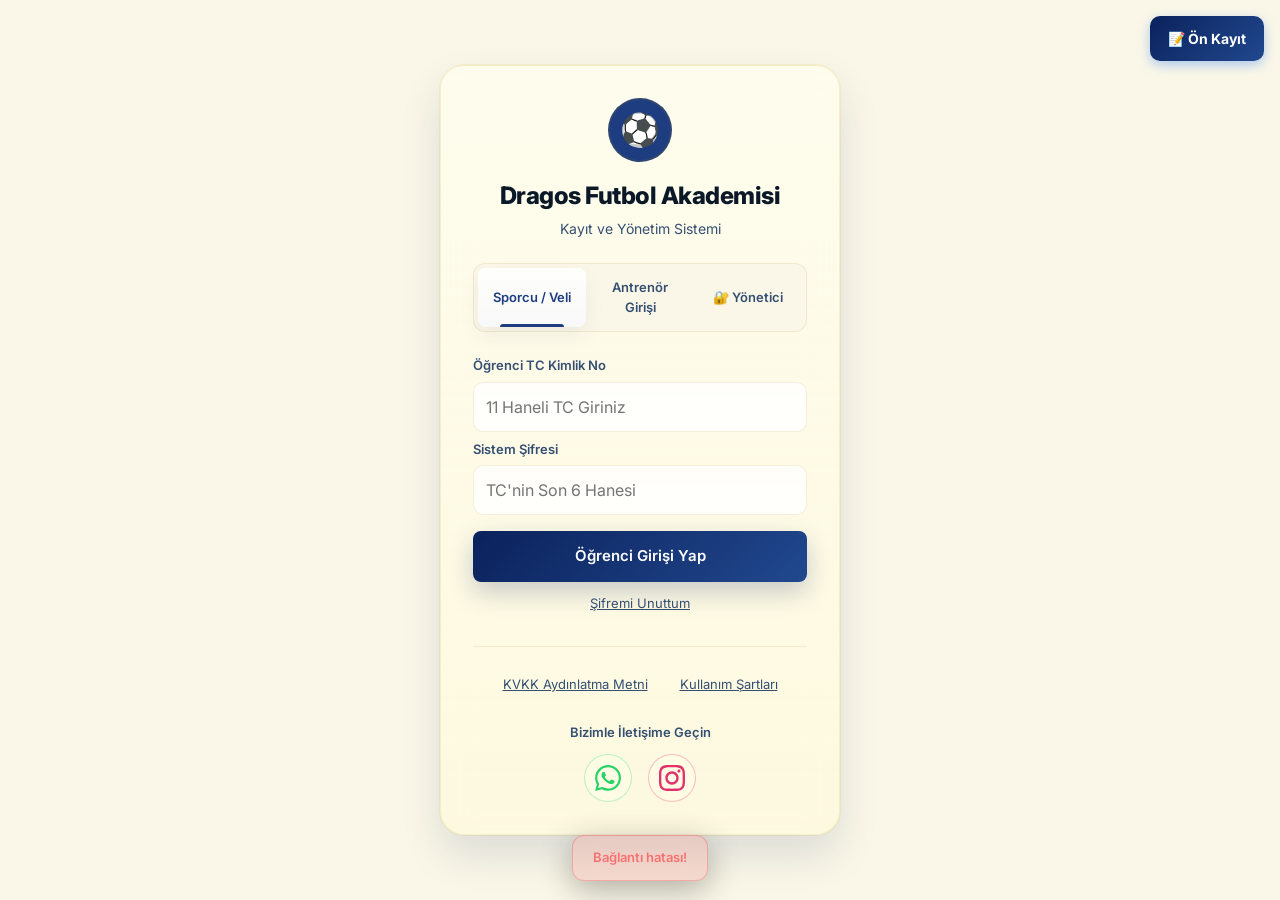
==== index.html @ 9912ff72 "feat: altın/lacivert tema — koyu ve açık mod iyileştirmeleri - Koyu tema: birincil aksanlar (--blue," ====
<!DOCTYPE html>
<html lang="tr">
<head>
<meta charset="UTF-8"/>
<meta name="viewport" content="width=device-width,initial-scale=1,viewport-fit=cover"/>
<meta name="theme-color" content="#080c14"/>
<meta name="apple-mobile-web-app-capable" content="yes"/>
<meta name="mobile-web-app-capable" content="yes"/>
<meta name="apple-mobile-web-app-status-bar-style" content="black-translucent"/>
<meta name="apple-mobile-web-app-title" content="Dragos FK"/>
<meta name="description" content="Dragos Futbol Akademisi - Sporcu kayıt, ödeme takibi ve yoklama yönetim sistemi" />
<meta name="author" content="Dragos Futbol Akademisi"/>
<meta property="og:title" content="Dragos Futbol Akademisi"/>
<meta property="og:description" content="Sporcu kayıt, ödeme takibi ve yoklama yönetim sistemi"/>
<meta property="og:type" content="website"/>
<meta property="og:image" content="/icons/icon-512.png"/>
<meta property="og:locale" content="tr_TR"/>
<meta property="og:url" content="https://sporcu-paneli.vercel.app/"/>
<link rel="canonical" href="https://sporcu-paneli.vercel.app/"/>
<meta name="twitter:card" content="summary"/>
<meta name="twitter:title" content="Dragos Futbol Akademisi"/>
<meta name="twitter:description" content="Sporcu kayıt, ödeme takibi ve yoklama yönetim sistemi"/>
<meta name="twitter:image" content="/icons/icon-512.png"/>
<title>Dragos Futbol Akademisi</title>
<link rel="manifest" href="/manifest.json"/>
<link rel="icon" id="dyn-favicon" href="/icons/icon-192.png" type="image/png"/>
<link rel="apple-touch-icon" id="dyn-apple-icon" href="/icons/icon-192.png"/>
<link rel="preconnect" href="https://fonts.googleapis.com"/>
<link rel="preconnect" href="https://fonts.gstatic.com" crossorigin/>
<link rel="preconnect" href="https://wfarbydojxtufnkjuhtc.supabase.co"/>
<link rel="dns-prefetch" href="https://cdn.jsdelivr.net"/>
<link rel="dns-prefetch" href="https://cdnjs.cloudflare.com"/>
<link rel="stylesheet" href="https://fonts.googleapis.com/css2?family=Inter:wght@400;500;600;700;800&display=swap" crossorigin="anonymous"/>
<link rel="preload" href="/script.js" as="script"/>
<link rel="preload" href="/script-fixes.js" as="script"/>
<link rel="stylesheet" href="/style.css"/>
<script type="application/ld+json">{"@context":"https://schema.org","@type":"SportsOrganization","name":"Dragos Futbol Akademisi","description":"Sporcu kayıt, ödeme takibi ve yoklama yönetim sistemi","sport":"Football","url":"https://dragos-futbol-akademisi.vercel.app"}</script>
<script src="https://cdn.jsdelivr.net/npm/@supabase/supabase-js@2/dist/umd/supabase.min.js" crossorigin="anonymous"></script>
<!-- Chart.js ve FullCalendar lazy-load: sadece kullanılan sayfa açılınca indirilir -->
<script src="/error-handler.js"></script>
<script src="/init.js"></script>
</head>
<body>
<div id="splash-screen" role="status" aria-live="polite" style="position:fixed;inset:0;background:#070e1c;display:flex;flex-direction:column;align-items:center;justify-content:center;z-index:99999;transition:opacity .5s ease">
<div style="width:80px;height:80px;margin-bottom:20px;animation:splash-pulse 1.5s ease-in-out infinite"><img src="/icons/icon.svg" alt="Dragos Futbol Akademisi" width="80" height="80" style="border-radius:20px"/></div>
<div style="font-family:Inter,system-ui,sans-serif;font-weight:800;font-size:20px;color:#e2e8f0;letter-spacing:-.5px">Dragos Futbol Akademisi</div>
<div style="margin-top:20px;width:40px;height:40px;border:3px solid #1e3a60;border-top-color:#f5c400;border-radius:50%;animation:spin 1s linear infinite"></div>
</div>
<style>@keyframes splash-pulse{0%,100%{transform:scale(1)}50%{transform:scale(1.05)}}</style>
<a href="#main" class="skip-nav">Ana içeriğe geç</a>
<div id="loading-overlay" style="display:none" role="status" aria-live="polite"><div class="spinner"></div><div style="font-weight:600;color:var(--text2)" data-i18n="loading">Yükleniyor...</div></div>
<div id="modal" role="dialog" aria-modal="true" aria-labelledby="modal-title"><div class="m-box"><div class="m-head"><div class="m-tit" id="modal-title">Başlık</div><button class="menu-btn" aria-label="Modalı kapat" style="display:block;padding:4px;border:none;min-width:44px;min-height:44px"><svg fill="none" stroke="currentColor" viewBox="0 0 24 24" aria-hidden="true"><path stroke-linecap="round" stroke-linejoin="round" stroke-width="2" d="M6 18L18 6M6 6l12 12"/></svg></button></div><div class="m-body" id="modal-body"></div><div class="m-foot" id="modal-footer"></div></div></div>
<div id="lbox-wrap">
    <button id="on-kayit-btn" aria-label="Ön kayıt formu" style="position:fixed;top:16px;right:16px;z-index:1100;background:var(--grad);color:#fff;border:none;border-radius:10px;padding:12px 18px;font-size:14px;font-weight:700;cursor:pointer;box-shadow:0 4px 12px rgba(59,130,246,.4);min-height:44px;touch-action:manipulation;-webkit-tap-highlight-color:transparent">📝 Ön Kayıt</button>
    <div class="lbox" role="main" aria-label="Giriş formu">
        <div class="llogo">
            <div class="llogo-i" id="login-logo">&#x26BD;</div>
            <h1 id="login-school-name" style="font-size:24px;font-weight:800;letter-spacing:-.5px;text-align:center">Dragos Futbol Akademisi</h1>
            <p style="color:var(--text2);font-size:14px;margin-top:4px">Kayıt ve Yönetim Sistemi</p>
        </div>
        <div class="ltabs" id="login-tabs" role="tablist" aria-label="Giriş seçenekleri">
            <div class="ltab on" data-tab="sporcu" role="tab" aria-selected="true" tabindex="0">Sporcu / Veli</div>
            <div class="ltab" data-tab="coach" role="tab" aria-selected="false" tabindex="-1">Antrenör Girişi</div>
            <div class="ltab" data-tab="admin" role="tab" aria-selected="false" tabindex="-1">🔐 Yönetici</div>
        </div>
        <div id="login-admin" class="dn">
            <div class="al al-y mb3" style="font-size:12px">&#x1F512; Yönetici Giriş Modu Aktif</div>
            <div class="fgr mb2"><label for="le">Yönetici E-posta</label><input id="le" type="email" placeholder="admin@spor.com" inputmode="email" autocomplete="email"/></div>
            <div class="fgr mb3"><label for="lp">Şifre</label><input id="lp" type="password" placeholder="••••••••" autocomplete="current-password"/></div>
            <div id="lerr" class="lerr dn"></div>
            <button class="btn bp w100 mb2" style="padding:14px;font-size:15px">Yönetici Olarak Gir</button>
        </div>
        <div id="login-sporcu">
            <div class="fgr mb2"><label for="ls-tc">Öğrenci TC Kimlik No</label><input id="ls-tc" type="text" inputmode="numeric" pattern="[0-9]*" maxlength="11" placeholder="11 Haneli TC Giriniz" autocomplete="off"/></div>
            <div class="fgr mb3"><label for="ls-pass">Sistem Şifresi</label><input id="ls-pass" type="password" placeholder="TC'nin Son 6 Hanesi" autocomplete="off"/></div>
            <div id="ls-err" class="lerr dn"></div>
            <button class="btn bp w100" style="padding:14px;font-size:15px">Öğrenci Girişi Yap</button>
        </div>
        <div id="login-coach" class="dn">
            <div class="fgr mb2"><label for="lc-tc">Antrenör TC Kimlik No</label><input id="lc-tc" type="text" inputmode="numeric" pattern="[0-9]*" maxlength="11" placeholder="11 Haneli TC Giriniz" autocomplete="off"/></div>
            <div class="fgr mb3"><label for="lc-pass">Sistem Şifresi</label><input id="lc-pass" type="password" placeholder="TC'nin Son 6 Hanesi" autocomplete="off"/></div>
            <div id="lc-err" class="lerr dn"></div>
            <button class="btn bp w100" style="padding:14px;font-size:15px;background:var(--blue2)">Antrenör Girişi Yap</button>
        </div>
        <div style="text-align:center;margin-bottom:8px">
            <button type="button" onclick="typeof showPasswordResetModal==='function'&&showPasswordResetModal()" style="background:none;border:none;color:var(--text2);font-size:13px;cursor:pointer;text-decoration:underline">Şifremi Unuttum</button>
        </div>
        <div class="login-legal">
            <button type="button" class="login-legal-btn" data-legal="kvkk">KVKK Aydınlatma Metni</button>
            <button type="button" class="login-legal-btn" data-legal="kullanim">Kullanım Şartları</button>
        </div>
        <div class="login-contact">
            <div class="login-contact-title">Bizimle İletişime Geçin</div>
            <div class="login-contact-btns">
                <a href="https://wa.me/905495147227" target="_blank" rel="noopener" class="social-btn whatsapp" title="WhatsApp ile yazın">
                    <svg viewBox="0 0 24 24" xmlns="http://www.w3.org/2000/svg"><path d="M17.472 14.382c-.297-.149-1.758-.867-2.03-.967-.273-.099-.471-.148-.67.15-.197.297-.767.966-.94 1.164-.173.199-.347.223-.644.075-.297-.15-1.255-.463-2.39-1.475-.883-.788-1.48-1.761-1.653-2.059-.173-.297-.018-.458.13-.606.134-.133.298-.347.446-.52.149-.174.198-.298.298-.497.099-.198.05-.371-.025-.52-.075-.149-.669-1.612-.916-2.207-.242-.579-.487-.5-.669-.51-.173-.008-.371-.01-.57-.01-.198 0-.52.074-.792.372-.272.297-1.04 1.016-1.04 2.479 0 1.462 1.065 2.875 1.213 3.074.149.198 2.096 3.2 5.077 4.487.709.306 1.262.489 1.694.625.712.227 1.36.195 1.871.118.571-.085 1.758-.719 2.006-1.413.248-.694.248-1.289.173-1.413-.074-.124-.272-.198-.57-.347m-5.421 7.403h-.004a9.87 9.87 0 01-5.031-1.378l-.361-.214-3.741.982.998-3.648-.235-.374a9.86 9.86 0 01-1.51-5.26c.001-5.45 4.436-9.884 9.888-9.884 2.64 0 5.122 1.03 6.988 2.898a9.825 9.825 0 012.893 6.994c-.003 5.45-4.437 9.884-9.885 9.884m8.413-18.297A11.815 11.815 0 0012.05 0C5.495 0 .16 5.335.157 11.892c0 2.096.547 4.142 1.588 5.945L.057 24l6.305-1.654a11.882 11.882 0 005.683 1.448h.005c6.554 0 11.89-5.335 11.893-11.893a11.821 11.821 0 00-3.48-8.413z"/></svg>
                </a>
                <a href="https://www.instagram.com/dragosfutbolakademisi/" target="_blank" rel="noopener" class="social-btn instagram" title="Instagram sayfamız">
                    <svg viewBox="0 0 24 24" xmlns="http://www.w3.org/2000/svg"><path d="M12 2.163c3.204 0 3.584.012 4.85.07 3.252.148 4.771 1.691 4.919 4.919.058 1.265.069 1.645.069 4.849 0 3.205-.012 3.584-.069 4.849-.149 3.225-1.664 4.771-4.919 4.919-1.266.058-1.644.07-4.85.07-3.204 0-3.584-.012-4.849-.07-3.26-.149-4.771-1.699-4.919-4.92-.058-1.265-.07-1.644-.07-4.849 0-3.204.013-3.583.07-4.849.149-3.227 1.664-4.771 4.919-4.919 1.266-.057 1.645-.069 4.849-.069zm0-2.163c-3.259 0-3.667.014-4.947.072-4.358.2-6.78 2.618-6.98 6.98-.059 1.281-.073 1.689-.073 4.948 0 3.259.014 3.668.072 4.948.2 4.358 2.618 6.78 6.98 6.98 1.281.058 1.689.072 4.948.072 3.259 0 3.668-.014 4.948-.072 4.354-.2 6.782-2.618 6.979-6.98.059-1.28.073-1.689.073-4.948 0-3.259-.014-3.667-.072-4.947-.196-4.354-2.617-6.78-6.979-6.98-1.281-.059-1.69-.073-4.949-.073zm0 5.838c-3.403 0-6.162 2.759-6.162 6.162s2.759 6.163 6.162 6.163 6.162-2.759 6.162-6.163c0-3.403-2.759-6.162-6.162-6.162zm0 10.162c-2.209 0-4-1.79-4-4 0-2.209 1.791-4 4-4s4 1.791 4 4c0 2.21-1.791 4-4 4zm6.406-11.845c-.796 0-1.441.645-1.441 1.44s.645 1.44 1.441 1.44c.795 0 1.439-.645 1.439-1.44s-.644-1.44-1.439-1.44z"/></svg>
                </a>
            </div>
        </div>
    </div>
</div>
<div id="sporcu-portal" role="main"><div class="sp-head"><div class="flex fca gap3"><div class="ava" style="width:40px;height:40px" id="sp-avatar" aria-hidden="true"></div><div><div class="tw6" id="sp-name">İsim Soyisim</div><div class="ts tm" id="sp-orgname">Dragos Futbol Akademisi</div></div></div><div class="flex fca gap2"><div class="notif-wrapper"><button id="sp-notif-btn" class="ht-btn" aria-label="Bildirimler" style="font-size:16px;position:relative">&#x1F514;<span id="sp-notif-badge" class="notif-badge dn" aria-live="polite">0</span></button><div id="sp-notif-panel" class="notif-panel dn"></div></div><button id="sp-theme-btn" class="ht-btn" aria-label="Tema değiştir" style="font-size:16px">&#x1F319;</button><button class="btn bs btn-sm" data-i18n="btnLogout">Çıkış Yap</button></div></div><div class="sp-nav" role="tablist" aria-label="Sporcu portalı sekmeleri"><div class="sp-tab on" data-tab="profil" role="tab" aria-selected="true">&#x1F464; Profil</div><div class="sp-tab" data-tab="yoklama" role="tab" aria-selected="false">&#x2705; Yoklama</div><div class="sp-tab" data-tab="odemeler" role="tab" aria-selected="false">&#x1F4B3; Ödemeler</div><div class="sp-tab" data-tab="mesajlar" role="tab" aria-selected="false" style="position:relative">&#x1F4E9; Mesajlar<span id="sp-msg-badge" class="notif-badge dn" style="position:absolute;top:8px;right:-6px" aria-live="polite">0</span></div></div><div id="sp-content" role="tabpanel"></div></div>
<div id="wrap" class="dn"><div id="overlay" aria-hidden="true" role="presentation"></div><div id="side" role="complementary"><div class="slogo" id="side-logo-area"><div class="slogo-icon" id="side-logo-icon" aria-hidden="true">&#x26BD;</div><img id="side-logo-img" style="display:none;width:38px;height:38px;border-radius:50%;object-fit:cover;border:2px solid var(--border2)" src="" alt="Kurum logosu"/><div style="flex:1;min-width:0"><div style="font-weight:700;font-size:13px;white-space:nowrap;overflow:hidden;text-overflow:ellipsis" id="sn">Dragos Akademisi</div><div style="font-size:11px;color:var(--text3)" id="sn2">Yönetim Paneli</div></div></div><nav class="snav" role="navigation" aria-label="Ana menü"><button class="ni on" id="ni-dashboard"><svg fill="none" stroke="currentColor" viewBox="0 0 24 24"><path stroke-linecap="round" stroke-linejoin="round" stroke-width="2" d="M3 12l2-2m0 0l7-7 7 7M5 10v10a1 1 0 001 1h3m10-11l2 2m-2-2v10a1 1 0 01-1 1h-3m-6 0a1 1 0 001-1v-4a1 1 0 011-1h2a1 1 0 011 1v4a1 1 0 001 1m-6 0h6"/></svg><span>Ana Sayfa</span></button><button class="ni" id="ni-calendar"><svg fill="none" stroke="currentColor" viewBox="0 0 24 24"><path stroke-linecap="round" stroke-linejoin="round" stroke-width="2" d="M8 7V3m8 4V3m-9 8h10M5 21h14a2 2 0 002-2V7a2 2 0 00-2-2H5a2 2 0 00-2 2v12a2 2 0 002 2z"/></svg><span>Takvim</span></button><div class="acc-group" id="accg-academy"><button class="acc-header" aria-expanded="false"><span class="acc-title">Akademi</span><svg class="acc-arrow" fill="none" stroke="currentColor" viewBox="0 0 24 24"><path stroke-linecap="round" stroke-linejoin="round" stroke-width="2" d="M19 9l-7 7-7-7"/></svg></button><div class="acc-body collapsed" id="accb-academy"><button class="ni" id="ni-onkayit"><svg fill="none" stroke="currentColor" viewBox="0 0 24 24"><path stroke-linecap="round" stroke-linejoin="round" stroke-width="2" d="M9 12h6m-6 4h6m2 5H7a2 2 0 01-2-2V5a2 2 0 012-2h5.586a1 1 0 01.707.293l5.414 5.414a1 1 0 01.293.707V19a2 2 0 01-2 2z"/></svg><span>Ön Kayıt</span><span id="onkayit-badge" class="dn" style="background:var(--yellow);color:#000;border-radius:10px;padding:1px 7px;font-size:10px;font-weight:800;margin-left:auto">0</span></button><button class="ni" id="ni-athletes"><svg fill="none" stroke="currentColor" viewBox="0 0 24 24"><path stroke-linecap="round" stroke-linejoin="round" stroke-width="2" d="M17 20h5v-2a3 3 0 00-5.356-1.857M17 20H7m10 0v-2c0-.656-.126-1.283-.356-1.857M7 20H2v-2a3 3 0 015.356-1.857M7 20v-2c0-.656.126-1.283.356-1.857m0 0a5.002 5.002 0 019.288 0M15 7a3 3 0 11-6 0 3 3 0 016 0z"/></svg><span>Sporcular</span></button><button class="ni" id="ni-coaches"><svg fill="none" stroke="currentColor" viewBox="0 0 24 24"><path stroke-linecap="round" stroke-linejoin="round" stroke-width="2" d="M16 7a4 4 0 11-8 0 4 4 0 018 0zM12 14a7 7 0 00-7 7h14a7 7 0 00-7-7z"/></svg><span>Antrenörler</span></button><button class="ni" id="ni-sports"><svg fill="none" stroke="currentColor" viewBox="0 0 24 24"><circle cx="12" cy="12" r="10" stroke-width="2"/></svg><span>Branşlar</span></button><button class="ni" id="ni-classes"><svg fill="none" stroke="currentColor" viewBox="0 0 24 24"><path stroke-linecap="round" stroke-linejoin="round" stroke-width="2" d="M12 6.253v13m0-13C10.832 5.477 9.246 5 7.5 5S4.168 5.477 3 6.253v13C4.168 18.477 5.754 18 7.5 18s3.332.477 4.5 1.253m0-13C13.168 5.477 14.754 5 16.5 5c1.747 0 3.332.477 4.5 1.253v13C19.832 18.477 18.247 18 16.5 18c-1.746 0-3.332.477-4.5 1.253"/></svg><span>Sınıflar</span></button><button class="ni" id="ni-attendance"><svg fill="none" stroke="currentColor" viewBox="0 0 24 24"><path stroke-linecap="round" stroke-linejoin="round" stroke-width="2" d="M9 5H7a2 2 0 00-2 2v12a2 2 0 002 2h10a2 2 0 002-2V7a2 2 0 00-2-2h-2M9 5a2 2 0 002 2h2a2 2 0 002-2M9 5a2 2 0 012-2h2a2 2 0 012 2m-6 9l2 2 4-4"/></svg><span>Devam</span></button></div></div><div class="acc-group" id="accg-finance"><button class="acc-header" aria-expanded="false" id="sec-finance"><span class="acc-title">Muhasebe</span><svg class="acc-arrow" fill="none" stroke="currentColor" viewBox="0 0 24 24"><path stroke-linecap="round" stroke-linejoin="round" stroke-width="2" d="M19 9l-7 7-7-7"/></svg></button><div class="acc-body collapsed" id="accb-finance"><button class="ni" id="ni-payments"><svg fill="none" stroke="currentColor" viewBox="0 0 24 24"><path stroke-linecap="round" stroke-linejoin="round" stroke-width="2" d="M12 8c-1.657 0-3 .895-3 2s1.343 2 3 2 3 .895 3 2-1.343 2-3 2m0-8c1.11 0 2.08.402 2.599 1M12 8V7m0 1v8m0 0v1m0-1c-1.11 0-2.08-.402-2.599-1M21 12a9 9 0 11-18 0 9 9 0 0118 0z"/></svg><span>Ödemeler</span></button><button class="ni" id="ni-accounting"><svg fill="none" stroke="currentColor" viewBox="0 0 24 24"><path stroke-linecap="round" stroke-linejoin="round" stroke-width="2" d="M9 19v-6a2 2 0 00-2-2H5a2 2 0 00-2 2v6a2 2 0 002 2h2a2 2 0 002-2zm0 0V9a2 2 0 012-2h2a2 2 0 012 2v10m-6 0a2 2 0 002 2h2a2 2 0 002-2m0 0V5a2 2 0 012-2h2a2 2 0 012 2v14a2 2 0 01-2 2h-2a2 2 0 01-2-2z"/></svg><span>Finans / Rapor</span></button><button class="ni" id="ni-inventory"><svg fill="none" stroke="currentColor" viewBox="0 0 24 24"><path stroke-linecap="round" stroke-linejoin="round" stroke-width="2" d="M20 7l-8-4-8 4m16 0l-8 4m8-4v10l-8 4m0-10L4 7m8 4v10M4 7v10l8 4"/></svg><span>Envanter</span></button></div></div><button class="ni" id="ni-notifications"><svg fill="none" stroke="currentColor" viewBox="0 0 24 24"><path stroke-linecap="round" stroke-linejoin="round" stroke-width="2" d="M8 10h.01M12 10h.01M16 10h.01M9 16H5a2 2 0 01-2-2V6a2 2 0 012-2h14a2 2 0 012 2v8a2 2 0 01-2 2h-5l-5 5v-5z"/></svg><span>Bildirimler</span></button><button class="ni" id="ni-sms" style="display:none"><svg fill="none" stroke="currentColor" viewBox="0 0 24 24"><path stroke-linecap="round" stroke-linejoin="round" stroke-width="2" d="M8 10h.01M12 10h.01M16 10h.01M9 16H5a2 2 0 01-2-2V6a2 2 0 012-2h14a2 2 0 012 2v8a2 2 0 01-2 2h-5l-5 5v-5z"/></svg><span>SMS/WhatsApp</span></button><button class="ni" id="ni-settings"><svg fill="none" stroke="currentColor" viewBox="0 0 24 24"><path stroke-linecap="round" stroke-linejoin="round" stroke-width="2" d="M10.325 4.317c.426-1.756 2.924-1.756 3.35 0a1.724 1.724 0 002.573 1.066c1.543-.94 3.31.826 2.37 2.37a1.724 1.724 0 001.065 2.572c1.756.426 1.756 2.924 0 3.35a1.724 1.724 0 00-1.066 2.573c.94 1.543-.826 3.31-2.37 2.37a1.724 1.724 0 00-2.572 1.065c-.426 1.756-2.924 1.756-3.35 0a1.724 1.724 0 00-2.573-1.066c-1.543.94-3.31-.826-2.37-2.37a1.724 1.724 0 00-1.065-2.572c-1.756-.426-1.756-2.924 0-3.35a1.724 1.724 0 001.066-2.573c-.94-1.543.826-3.31 2.37-2.37.996.608 2.296.07 2.572-1.065z"/><circle cx="12" cy="12" r="3"/></svg><span>Ayarlar</span></button><div style="margin:8px;padding:12px;background:var(--bg3);border-radius:12px;border:1px solid var(--border)"><div class="flex fca gap2 mb2"><div class="ava" style="width:32px;height:32px;font-size:12px;flex-shrink:0" id="sava">A</div><div style="flex:1;min-width:0"><div class="tw6 tsm trunc" id="suname">Admin</div><div class="ts" style="color:var(--text3)">Yönetici</div></div></div><button class="btn bs btn-sm w100">Çıkış Yap</button></div></nav></div><div id="main-wrap"><header id="head" role="banner"><div class="flex fca gap3"><button class="menu-btn" aria-label="Menüyü aç"><svg fill="none" stroke="currentColor" viewBox="0 0 24 24" aria-hidden="true"><path stroke-linecap="round" stroke-linejoin="round" stroke-width="2" d="M4 6h16M4 12h16M4 18h16"/></svg></button><div class="tw6" id="bar-title">Ana Sayfa</div></div><div class="flex fca gap3"><div class="head-toggles"><div class="notif-wrapper"><button id="notif-btn" class="ht-btn" aria-label="Bildirimler" style="font-size:16px;position:relative">&#x1F514;<span id="notif-badge" class="notif-badge dn" aria-live="polite">0</span></button><div id="notif-panel" class="notif-panel dn"></div></div><button id="theme-btn" class="ht-btn" aria-label="Tema değiştir" style="font-size:16px">&#x1F31E;</button></div><div class="ava" style="width:36px;height:36px;font-size:14px" id="bar-ava" aria-hidden="true">A</div></div></header><main id="main" role="main"></main><nav class="bnav" role="navigation" aria-label="Alt menü"><button class="bni-btn on" id="bn-dashboard"><svg fill="none" stroke="currentColor" viewBox="0 0 24 24"><path stroke-linecap="round" stroke-linejoin="round" stroke-width="2" d="M3 12l2-2m0 0l7-7 7 7M5 10v10a1 1 0 001 1h3m10-11l2 2m-2-2v10a1 1 0 01-1 1h-3m-6 0a1 1 0 001-1v-4a1 1 0 011-1h2a1 1 0 011 1v4a1 1 0 001 1m-6 0h6"/></svg><span data-i18n="menuDash">Ana Sayfa</span></button><button class="bni-btn" id="bn-athletes"><svg fill="none" stroke="currentColor" viewBox="0 0 24 24"><path stroke-linecap="round" stroke-linejoin="round" stroke-width="2" d="M17 20h5v-2a3 3 0 00-5.356-1.857M17 20H7m10 0v-2c0-.656-.126-1.283-.356-1.857M7 20H2v-2a3 3 0 015.356-1.857M7 20v-2c0-.656.126-1.283.356-1.857m0 0a5.002 5.002 0 019.288 0M15 7a3 3 0 11-6 0 3 3 0 016 0z"/></svg><span data-i18n="menuAth">Sporcular</span></button><button class="bni-btn" id="bn-attendance"><svg fill="none" stroke="currentColor" viewBox="0 0 24 24"><path stroke-linecap="round" stroke-linejoin="round" stroke-width="2" d="M9 5H7a2 2 0 00-2 2v12a2 2 0 002 2h10a2 2 0 002-2V7a2 2 0 00-2-2h-2M9 5a2 2 0 002 2h2a2 2 0 002-2M9 5a2 2 0 012-2h2a2 2 0 012 2m-6 9l2 2 4-4"/></svg><span data-i18n="menuAtt">Devam</span></button></nav></div></div>
<script src="script.js"></script>
<script src="script-fixes.js"></script>
<script src="ui-improvements.js"></script>
<script src="Security.js"></script>
<script src="event-handlers.js"></script>
<script src="pwa-register.js"></script>
<script src="new-features.js"></script>
</body>
</html>
---- style.css ----
:root{--bg:#080c14;--bg2:#0f1623;--bg3:#151e2d;--bg4:#1a2540;--border:#1e3352;--border2:#2a4a7f;--text:#e2e8f0;--text2:#94a3b8;--text3:#475569;--blue:#3b82f6;--blue2:#60a5fa;--blue3:#1d4ed8;--green:#22c55e;--red:#ef4444;--yellow:#eab308;--orange:#f97316;--grad:linear-gradient(135deg,var(--blue),var(--blue2));--grad-hover:linear-gradient(135deg,var(--blue2),#93c5fd);--purple:#a855f7}
html[data-theme="light"]{--bg:#f1f5f9;--bg2:#ffffff;--bg3:#f8fafc;--bg4:#e2e8f0;--border:#cbd5e1;--border2:#94a3b8;--text:#0f172a;--text2:#475569;--text3:#64748b;--blue:#0B225C;--blue2:#1e3a8a;--blue3:#1e40af;--green:#16a34a;--red:#dc2626;--yellow:#d97706;--orange:#ea580c;--grad:linear-gradient(135deg,#0B225C,#1e3a8a);--grad-hover:linear-gradient(135deg,#1e3a8a,#0B225C);--purple:#9333ea}
html[data-theme="light"] .ni.on{color:#fff}html[data-theme="light"] .bp{color:#fff}html[data-theme="light"] .ava{color:#fff}
*{box-sizing:border-box;margin:0;padding:0;font-family:'Inter',-apple-system,BlinkMacSystemFont,"Segoe UI",Roboto,Helvetica,Arial,sans-serif;-webkit-tap-highlight-color:transparent}body{background:var(--bg);color:var(--text);font-size:15px;line-height:1.5;overflow-x:hidden;transition:background .3s,color .3s}a{color:inherit;text-decoration:none}button{background:none;border:none;color:inherit;cursor:pointer;font:inherit;outline:none}input,select,textarea{font:inherit;color:inherit;background:var(--bg2);border:1px solid var(--border);border-radius:8px;padding:12px;width:100%;outline:none;transition:border-color .2s,background .3s,color .3s;accent-color:var(--blue)}input:focus,select:focus,textarea:focus{border-color:var(--blue)}.dn{display:none!important}.flex{display:flex}.fca{align-items:center}.fjb{justify-content:space-between}.fjc{justify-content:center}.fc{flex-direction:column}.gap1{gap:4px}.gap2{gap:8px}.gap3{gap:12px}.gap4{gap:16px}.fwrap{flex-wrap:wrap}.tw6{font-weight:600}.tw8{font-weight:800}.tsm{font-size:14px}.ts{font-size:13px}.tm{color:var(--text2)}.tc{text-align:center}.trunc{white-space:nowrap;overflow:hidden;text-overflow:ellipsis}.w100{width:100%}.h100{height:100%}.pr{position:relative}.mb1{margin-bottom:4px}.mb2{margin-bottom:8px}.mb3{margin-bottom:16px}.mb4{margin-bottom:24px}.mt1{margin-top:4px}.mt2{margin-top:8px}.mt3{margin-top:16px}.mt4{margin-top:24px}.pt2{padding-top:8px}.p3{padding:16px}.p4{padding:24px}
.skip-nav{position:absolute;top:-40px;left:0;background:var(--blue);color:#fff;padding:8px 16px;z-index:100000;border-radius:0 0 8px 0;font-weight:600;transition:top .2s}.skip-nav:focus{top:0}
@media(prefers-color-scheme:light){html:not([data-theme]){--bg:#f1f5f9;--bg2:#ffffff;--bg3:#f8fafc;--bg4:#e2e8f0;--border:#cbd5e1;--border2:#94a3b8;--text:#0f172a;--text2:#475569;--text3:#64748b;--blue:#0B225C;--blue2:#1e3a8a;--blue3:#1e40af;--green:#16a34a;--red:#dc2626;--yellow:#d97706;--orange:#ea580c;--grad:linear-gradient(135deg,#0B225C,#1e3a8a);--grad-hover:linear-gradient(135deg,#1e3a8a,#0B225C);--purple:#9333ea}}
#wrap{display:flex;height:100vh;width:100vw}#side{width:260px;background:var(--bg2);border-right:1px solid var(--border);display:flex;flex-direction:column;transition:transform .3s,background .3s;z-index:100}.slogo{padding:20px;display:flex;align-items:center;gap:12px;border-bottom:1px solid var(--border)}.slogo-icon{width:34px;height:34px;background:var(--grad);border-radius:50%;display:flex;align-items:center;justify-content:center;font-size:18px;color:#fff;font-weight:800;overflow:hidden}html[data-theme="light"] .slogo-icon{color:#FFED00}.snav{padding:16px 8px;flex:1;overflow-y:auto}.nsec{font-size:11px;font-weight:700;color:var(--text3);text-transform:uppercase;letter-spacing:.5px;margin:16px 8px 8px}.ni{display:flex;align-items:center;gap:12px;padding:10px 12px;border-radius:8px;color:var(--text2);font-weight:500;margin-bottom:2px;transition:all .2s;position:relative;min-height:44px}.ni svg{width:20px;height:20px;opacity:.7}.ni:hover{background:var(--bg3);color:var(--text)}.ni.on{background:var(--grad);color:#fff}.ni.on svg{opacity:1}
#main-wrap{flex:1;display:flex;flex-direction:column;min-width:0;background:var(--bg);transition:background .3s}#head{height:60px;background:var(--bg)/80;backdrop-filter:blur(10px);border-bottom:1px solid var(--border);display:flex;align-items:center;justify-content:space-between;padding:0 20px;z-index:50;transition:background .3s}.menu-btn{display:none;padding:8px;background:var(--bg3);border-radius:8px;border:1px solid var(--border);color:var(--text);min-width:44px;min-height:44px}.menu-btn svg{width:20px;height:20px}#main{flex:1;overflow-y:auto;padding:24px;position:relative}.bnav{display:none;height:65px;background:var(--bg2);border-top:1px solid var(--border);padding-bottom:env(safe-area-inset-bottom);z-index:100;transition:background .3s}.bni-btn{flex:1;display:flex;flex-direction:column;align-items:center;justify-content:center;gap:4px;color:var(--text2);padding:8px 0;min-height:44px}.bni-btn svg{width:24px;height:24px;opacity:.7;transition:all .2s}.bni-btn span{font-size:10px;font-weight:600}.bni-btn.on{color:var(--blue2)}.bni-btn.on svg{opacity:1;transform:translateY(-2px)}
.ph{margin-bottom:24px}.stit{font-size:24px;font-weight:800;letter-spacing:-.5px}.ssub{color:var(--text2);font-size:14px;margin-top:4px}.card{background:var(--bg2);border:1px solid var(--border);border-radius:16px;padding:20px;margin-bottom:16px;box-shadow:0 4px 6px -1px rgba(0,0,0,.1),0 2px 4px -1px rgba(0,0,0,.06);transition:background .3s,transform .2s,border-color .3s,color .3s;overflow:hidden}.card-hover:hover{transform:translateY(-2px);box-shadow:0 10px 20px -5px rgba(0,0,0,.2)}.g2{display:grid;grid-template-columns:1fr 1fr;gap:16px}.g21{display:grid;grid-template-columns:1fr 1fr;gap:16px}.g3{display:grid;grid-template-columns:repeat(3,1fr);gap:16px}.g4{display:grid;grid-template-columns:repeat(4,1fr);gap:16px}
.stat-card{padding:20px;position:relative;overflow:hidden;transition:transform .2s;cursor:pointer}.stat-card:hover{transform:translateY(-2px)}.stat-icon{width:40px;height:40px;border-radius:12px;display:flex;align-items:center;justify-content:center;font-size:20px;margin-bottom:12px}.stat-b .stat-icon{background:rgba(59,130,246,.2);color:var(--blue2)}.stat-g .stat-icon{background:rgba(34,197,94,.2);color:var(--green)}.stat-r .stat-icon{background:rgba(239,68,68,.2);color:var(--red)}.stat-y .stat-icon{background:rgba(234,179,8,.2);color:var(--yellow)}.stat-o .stat-icon{background:rgba(249,115,22,.2);color:var(--orange)}.stat-val{font-size:24px;font-weight:800;letter-spacing:-.5px;margin-bottom:4px}.stat-lbl{color:var(--text2);font-size:13px;font-weight:500}
.btn{padding:10px 16px;border-radius:8px;font-weight:600;font-size:14px;transition:all .2s;display:inline-flex;align-items:center;justify-content:center;gap:8px;min-height:44px;touch-action:manipulation;-webkit-touch-callout:none}.btn-sm{padding:6px 12px;font-size:13px;min-height:36px}.btn-xs{padding:4px 8px;font-size:12px;border-radius:6px;min-height:32px}.bp{background:var(--grad);color:#fff;box-shadow:0 2px 10px rgba(59,130,246,.3)}.bp:hover{background:var(--grad-hover);transform:translateY(-1px);box-shadow:0 4px 12px rgba(59,130,246,.4)}.bs{background:var(--bg3);color:var(--text);border:1px solid var(--border)}.bs:hover{background:var(--border);color:#fff}html[data-theme="light"] .bs:hover{color:var(--blue)}.bd{background:rgba(239,68,68,.1);color:var(--red);border:1px solid rgba(239,68,68,.2)}.bd:hover{background:var(--red);color:#fff}.bsu{background:rgba(34,197,94,.1);color:var(--green);border:1px solid rgba(34,197,94,.2)}.bsu:hover{background:var(--green);color:#fff}.bw{background:rgba(255,255,255,.1);color:var(--text);border:1px solid var(--border)}.bw:hover{background:rgba(255,255,255,.2)}.bpur{background:rgba(168,85,247,.1);color:var(--purple);border:1px solid rgba(168,85,247,.2)}.bpur:hover{background:var(--purple);color:#fff}
.tw table{width:100%;border-collapse:collapse;text-align:left}.tw th{padding:12px 16px;font-size:12px;font-weight:700;color:var(--text2);text-transform:uppercase;letter-spacing:.5px;border-bottom:1px solid var(--border)}.tw td{padding:16px;border-bottom:1px solid var(--border)/50;font-size:14px}.tw tr:last-child td{border-bottom:none}.tw tr:hover td{background:var(--bg)/50}
.bg{padding:4px 8px;border-radius:6px;font-size:12px;font-weight:700}.bg-g{background:rgba(34,197,94,.15);color:#4ade80}.bg-r{background:rgba(239,68,68,.15);color:#f87171}.bg-y{background:rgba(234,179,8,.15);color:#facc15}.bg-b{background:rgba(59,130,246,.15);color:#60a5fa}.bg-o{background:rgba(249,115,22,.15);color:#fb923c}.bg-pur{background:rgba(168,85,247,.15);color:#a855f7}html[data-theme="light"] .bg-g{color:#16a34a}html[data-theme="light"] .bg-r{color:#dc2626}html[data-theme="light"] .bg-y{color:#d97706}html[data-theme="light"] .bg-b{color:#1d4ed8}html[data-theme="light"] .bg-o{color:#ea580c}
.tg{color:#4ade80}.tr2{color:#f87171}.tb{color:#60a5fa}.to{color:#fb923c}.tpur{color:#a855f7}html[data-theme="light"] .tg{color:#16a34a}html[data-theme="light"] .tr2{color:#dc2626}html[data-theme="light"] .tb{color:#1d4ed8}html[data-theme="light"] .to{color:#ea580c}
.ava{display:flex;align-items:center;justify-content:center;border-radius:50%;background:var(--grad);color:#fff;font-weight:700}.al{padding:12px 16px;border-radius:8px;font-size:14px;display:flex;align-items:flex-start;gap:12px}.al-y{background:rgba(234,179,8,.1);color:#facc15;border:1px solid rgba(234,179,8,.2)}.al-r{background:rgba(239,68,68,.1);color:#f87171;border:1px solid rgba(239,68,68,.2)}.al-g{background:rgba(34,197,94,.1);color:#4ade80;border:1px solid rgba(34,197,94,.2)}.al-b{background:rgba(59,130,246,.1);color:#60a5fa;border:1px solid rgba(59,130,246,.2)}.al-pur{background:rgba(168,85,247,.1);color:#a855f7;border:1px solid rgba(168,85,247,.2)}
.fgr{display:flex;flex-direction:column;gap:6px}.fgr label{font-size:13px;font-weight:600;color:var(--text2)}.fs{padding:8px 12px;font-size:16px}
#modal{position:fixed;inset:0;background:rgba(0,0,0,.6);backdrop-filter:blur(4px);display:none;align-items:center;justify-content:center;z-index:2050;opacity:0;transition:opacity .2s}#modal.show{display:flex;opacity:1}.m-box{background:var(--bg);border:1px solid var(--border);border-radius:16px;width:100%;max-width:600px;max-height:90vh;display:flex;flex-direction:column;box-shadow:0 20px 25px -5px rgba(0,0,0,.2);transition:background .3s}.m-head{padding:20px;border-bottom:1px solid var(--border);display:flex;justify-content:space-between;align-items:center}.m-tit{font-size:18px;font-weight:800}.m-body{padding:20px;overflow-y:auto;flex:1;-webkit-overflow-scrolling:touch}.m-foot{padding:20px;border-top:1px solid var(--border);display:flex;justify-content:flex-end;gap:12px;background:var(--bg2);border-radius:0 0 16px 16px;transition:background .3s}
#lbox-wrap{position:fixed;inset:0;background:var(--bg);display:flex;align-items:center;justify-content:center;padding:20px;z-index:1000;transition:background .3s}.lbox{background:var(--bg2);border:1px solid var(--border);border-radius:24px;padding:32px;width:100%;max-width:400px;box-shadow:0 20px 25px -5px rgba(0,0,0,.2);transition:background .3s;max-height:calc(100vh - env(safe-area-inset-top) - env(safe-area-inset-bottom) - 40px);overflow-y:auto;-webkit-overflow-scrolling:touch}.llogo{display:flex;flex-direction:column;align-items:center;margin-bottom:24px}.llogo-i{width:64px;height:64px;background-color:var(--blue2);border-radius:50%;display:flex;align-items:center;justify-content:center;font-size:32px;color:#fff;margin-bottom:16px;background-size:cover;background-position:center;background-repeat:no-repeat;border:2px solid var(--border);overflow:hidden}html[data-theme="light"] .llogo-i{color:#FFED00}.lerr{background:rgba(239,68,68,.1);color:#f87171;padding:12px;border-radius:8px;font-size:13px;margin-bottom:16px;text-align:center;border:1px solid rgba(239,68,68,.2)}.ltabs{display:flex;background:var(--bg);padding:4px;border-radius:12px;margin-bottom:24px;border:1px solid var(--border)}.ltab{flex:1;padding:10px;text-align:center;font-size:13px;font-weight:600;color:var(--text2);border-radius:8px;cursor:pointer;transition:all .2s;min-height:44px;display:flex;align-items:center;justify-content:center;touch-action:manipulation;-webkit-tap-highlight-color:transparent}.ltab.on{background:var(--bg2);color:var(--text);box-shadow:0 1px 3px rgba(0,0,0,.1)}
#overlay{position:fixed;inset:0;background:rgba(0,0,0,.5);backdrop-filter:blur(2px);z-index:90;display:none;opacity:0;transition:opacity .3s}#overlay.show{display:block;opacity:1}#loading-overlay{position:fixed;inset:0;background:var(--bg);display:flex;flex-direction:column;align-items:center;justify-content:center;z-index:9999}.spinner{width:40px;height:40px;border:3px solid var(--border);border-top-color:var(--blue);border-radius:50%;animation:spin 1s linear infinite;margin-bottom:16px}@keyframes spin{to{transform:rotate(360deg)}}.toast{position:fixed;bottom:20px;left:50%;transform:translate(-50%,100%);background:var(--bg3);color:var(--text);padding:12px 24px;border-radius:12px;font-size:14px;font-weight:600;box-shadow:0 10px 15px -3px rgba(0,0,0,.2);border:1px solid var(--border);z-index:10000;opacity:0;transition:all .3s}.toast.show{transform:translate(-50%,0);opacity:1}.toast-g{background:rgba(34,197,94,.15);color:#4ade80;border-color:rgba(34,197,94,.3)}.toast-e{background:rgba(239,68,68,.15);color:#f87171;border-color:rgba(239,68,68,.3)}
.theme-transitioning *{transition:background .3s ease,color .3s ease,border-color .3s ease,box-shadow .3s ease!important}
#sporcu-portal{display:none;flex-direction:column;height:100vh;height:100dvh;background:var(--bg);transition:background .3s}.sp-head{background:var(--bg2);border-bottom:1px solid var(--border);padding:16px 20px;display:flex;align-items:center;justify-content:space-between;position:sticky;top:0;z-index:50;flex-shrink:0}.sp-nav{display:flex;overflow-x:auto;padding:0 20px;background:var(--bg2);border-bottom:1px solid var(--border);scrollbar-width:none;flex-shrink:0;min-height:48px}.sp-nav::-webkit-scrollbar{display:none}.sp-tab{padding:16px 4px;margin-right:24px;font-size:14px;font-weight:600;color:var(--text2);border-bottom:2px solid transparent;white-space:nowrap;display:flex;align-items:center;gap:8px;cursor:pointer;min-height:44px;touch-action:manipulation}.sp-tab.on{color:var(--blue2);border-bottom-color:var(--blue2)}#sp-content{flex:1;overflow-y:auto;padding:20px;-webkit-overflow-scrolling:touch}
.profile-container{max-width:1200px;margin:0 auto}.profile-header{background:var(--bg2);border:1px solid var(--border);border-radius:20px;padding:24px;margin-bottom:20px;position:relative;overflow:hidden}.profile-header::before{content:'';position:absolute;top:0;left:0;right:0;height:120px;background:var(--grad);opacity:.1}.profile-header-content{position:relative;z-index:1;display:flex;gap:24px;align-items:flex-end}.profile-avatar{width:120px;height:120px;border-radius:20px;background:var(--grad);display:flex;align-items:center;justify-content:center;font-size:48px;color:#fff;border:4px solid var(--bg2);box-shadow:0 10px 30px rgba(0,0,0,.3)}.profile-info{flex:1;padding-bottom:8px}.profile-name{font-size:28px;font-weight:800;margin-bottom:4px}.profile-meta{display:flex;gap:16px;flex-wrap:wrap;margin-top:8px}.profile-meta-item{display:flex;align-items:center;gap:6px;color:var(--text2);font-size:14px}.profile-actions{display:flex;gap:8px;margin-top:16px}.profile-grid{display:grid;grid-template-columns:300px 1fr;gap:20px}.profile-sidebar{display:flex;flex-direction:column;gap:16px}.profile-main{display:flex;flex-direction:column;gap:16px}.info-card{background:var(--bg2);border:1px solid var(--border);border-radius:16px;padding:20px}.info-card-title{font-size:16px;font-weight:700;margin-bottom:16px;display:flex;align-items:center;gap:8px;color:var(--text)}.info-row{display:flex;justify-content:space-between;padding:10px 0;border-bottom:1px solid var(--border)}.info-row:last-child{border-bottom:none}.info-label{color:var(--text2);font-size:13px}.info-value{font-weight:600;font-size:14px}.stats-grid{display:grid;grid-template-columns:repeat(3,1fr);gap:12px}.stat-box{background:var(--bg3);border-radius:12px;padding:16px;text-align:center;border:1px solid var(--border)}.stat-box-value{font-size:24px;font-weight:800;color:var(--blue2)}.stat-box-label{font-size:12px;color:var(--text2);margin-top:4px}
.timeline-item{display:flex;gap:12px;padding:12px 0;border-left:2px solid var(--border);margin-left:8px;padding-left:20px;position:relative}.timeline-item::before{content:'';position:absolute;left:-5px;top:16px;width:8px;height:8px;border-radius:50%;background:var(--blue)}.timeline-date{font-size:12px;color:var(--text3);margin-bottom:4px}.timeline-content{font-size:14px;font-weight:600}.timeline-status{margin-top:4px}.badge{display:inline-flex;align-items:center;gap:4px;padding:4px 10px;border-radius:20px;font-size:12px;font-weight:600}.badge-green{background:rgba(34,197,94,.15);color:var(--green)}.badge-red{background:rgba(239,68,68,.15);color:var(--red)}.badge-yellow{background:rgba(234,179,8,.15);color:var(--yellow)}.badge-blue{background:rgba(59,130,246,.15);color:var(--blue2)}.tab-nav{display:flex;gap:4px;background:var(--bg3);padding:4px;border-radius:12px;margin-bottom:20px;border:1px solid var(--border)}.tab-btn{flex:1;padding:10px 16px;border-radius:8px;font-size:14px;font-weight:600;color:var(--text2);transition:all .2s;border:none;background:transparent;min-height:44px;touch-action:manipulation}.tab-btn.active{background:var(--bg2);color:var(--text);box-shadow:0 2px 8px rgba(0,0,0,.1)}.tab-content{display:none}.tab-content.active{display:block}
.payment-card{background:var(--bg3);border:1px solid var(--border);border-radius:12px;padding:14px 16px;margin-bottom:10px;display:flex;align-items:center;transition:all .2s;gap:0}.payment-card:hover{border-color:var(--blue);transform:translateX(3px)}.payment-info{flex:1;min-width:0}.payment-amount{font-size:16px;font-weight:800}.payment-date{font-size:12px;color:var(--text3);margin-top:2px}.attendance-calendar{display:grid;grid-template-columns:repeat(7,1fr);gap:8px}.att-day{text-align:center;padding:12px 4px;border-radius:8px;background:var(--bg3);border:1px solid var(--border);font-size:13px}.att-day.present{background:rgba(34,197,94,.2);border-color:var(--green);color:var(--green)}.att-day.absent{background:rgba(239,68,68,.2);border-color:var(--red);color:var(--red)}.att-day-header{font-size:11px;color:var(--text3);margin-bottom:4px}.progress-ring{width:120px;height:120px;position:relative}.progress-ring svg{transform:rotate(-90deg)}.progress-ring-bg{fill:none;stroke:var(--bg3);stroke-width:8}.progress-ring-fill{fill:none;stroke:var(--blue);stroke-width:8;stroke-linecap:round;transition:stroke-dasharray 1s ease}.progress-text{position:absolute;top:50%;left:50%;transform:translate(-50%,-50%);font-size:24px;font-weight:800;color:var(--text)}.document-card{background:var(--bg3);border:1px solid var(--border);border-radius:12px;padding:16px;display:flex;align-items:center;gap:12px;cursor:pointer;transition:all .2s;min-height:44px}.document-card:hover{border-color:var(--blue);background:var(--bg4)}.document-icon{font-size:24px}.document-info{flex:1}.document-title{font-weight:600;font-size:14px}.document-meta{font-size:12px;color:var(--text3);margin-top:2px}
.sp-stats-row{display:grid;grid-template-columns:repeat(3,1fr);gap:12px}.sp-athlete-header{display:flex;align-items:center;gap:12px}.sp-debt-bar{background:var(--bg3);border-radius:10px;padding:12px 14px;border:1px solid var(--border)}.plan-list{display:flex;flex-direction:column;gap:10px}.plan-card{background:var(--bg3);border:1px solid var(--border);border-radius:12px;padding:14px 16px;display:flex;justify-content:space-between;align-items:flex-start;gap:12px;transition:border-color .2s}.plan-card-overdue{border-color:rgba(239,68,68,.4);background:rgba(239,68,68,.04)}.plan-card-left{display:flex;align-items:flex-start;gap:10px;flex:1;min-width:0}.plan-card-icon{font-size:22px;flex-shrink:0;margin-top:1px}.plan-card-info{flex:1;min-width:0}.plan-card-right{display:flex;flex-direction:column;align-items:flex-end;flex-shrink:0}.sp-plan-info-box{padding:12px 14px;background:var(--bg3);border-radius:10px;border:1px solid var(--blue);font-size:14px}.sp-pay-form-header{display:flex;justify-content:space-between;align-items:center}.pay-methods-grid{display:grid;grid-template-columns:repeat(2,1fr);gap:10px}.pay-method-btn{padding:16px 10px;border:2px solid var(--border);border-radius:12px;background:var(--bg3);cursor:pointer;text-align:center;transition:all .2s;color:var(--text);min-height:44px;touch-action:manipulation}.pay-method-btn:hover{border-color:var(--blue2);background:rgba(59,130,246,.07)}.pay-method-btn.active{border-color:var(--blue2);background:rgba(59,130,246,.12);color:var(--blue2)}.pay-method-icon{font-size:24px;margin-bottom:6px}.empty-state{text-align:center;padding:36px 20px;color:var(--text3)}
.dv{height:1px;background:var(--border);margin:20px 0}.prb{height:8px;background:var(--bg3);border-radius:4px;overflow:hidden}.prb div{height:100%;transition:width 1s ease}
.quick-actions{display:grid;grid-template-columns:repeat(4,1fr);gap:12px}.qa-btn{background:var(--bg3);border:1px solid var(--border);border-radius:12px;padding:16px 8px;display:flex;flex-direction:column;align-items:center;gap:8px;transition:all .2s;min-height:44px;touch-action:manipulation}.qa-btn:hover{background:var(--bg4);transform:translateY(-2px)}.qa-icon{font-size:24px}.qa-lbl{font-size:11px;font-weight:700;color:var(--text);text-transform:uppercase;letter-spacing:.5px}
.head-toggles{display:flex;align-items:center;gap:8px;margin-right:12px}.ht-btn{background:var(--bg3);border:1px solid var(--border);color:var(--text);border-radius:8px;padding:6px 10px;font-size:14px;font-weight:bold;cursor:pointer;transition:all .2s;min-width:44px;min-height:44px;display:flex;align-items:center;justify-content:center;touch-action:manipulation}.ht-btn:hover{background:var(--border)}
.login-legal{margin-top:20px;padding-top:16px;border-top:1px solid var(--border);text-align:center;display:flex;justify-content:center;gap:8px;flex-wrap:wrap}
.login-legal-btn{background:none;border:none;color:var(--text2);font-size:13px;text-decoration:underline;cursor:pointer;padding:10px 12px;min-height:44px;min-width:44px;display:inline-flex;align-items:center;justify-content:center;touch-action:manipulation;-webkit-tap-highlight-color:transparent;-webkit-touch-callout:none;border-radius:8px;transition:color .2s,background .2s}
.login-legal-btn:hover,.login-legal-btn:active{color:var(--blue);background:rgba(59,130,246,.08)}
.att-row{display:flex;align-items:center;justify-content:space-between;padding:12px;border-bottom:1px solid var(--border)/50}.att-btns{display:flex;gap:8px}.att-b{padding:6px 12px;border-radius:6px;font-size:12px;font-weight:600;background:var(--bg3);border:1px solid var(--border);color:var(--text2);min-height:36px;touch-action:manipulation}.att-b.ap{background:rgba(34,197,94,.1);color:var(--green);border-color:rgba(34,197,94,.3)}.att-b.aa{background:rgba(239,68,68,.1);color:var(--red);border-color:rgba(239,68,68,.3)}.att-b.al2{background:rgba(234,179,8,.1);color:var(--yellow);border-color:rgba(234,179,8,.3)}
.excel-drop-zone{border:2px dashed var(--border2);border-radius:12px;padding:24px;text-align:center;cursor:pointer;transition:all .2s;background:var(--bg3)}.excel-drop-zone:hover,.excel-drop-zone.drag-over{border-color:var(--blue);background:rgba(59,130,246,.05)}.excel-drop-zone input[type="file"]{display:none}
.onkayit-card{background:var(--bg3);border:1px solid var(--border);border-radius:12px;padding:16px;margin-bottom:12px}.onkayit-card .ok-header{display:flex;justify-content:space-between;align-items:center}.ok-badge-new{background:rgba(234,179,8,.15);color:var(--yellow);border:1px solid rgba(234,179,8,.3);padding:3px 8px;border-radius:6px;font-size:11px;font-weight:700}.ok-badge-done{background:rgba(34,197,94,.15);color:var(--green);border:1px solid rgba(34,197,94,.3);padding:3px 8px;border-radius:6px;font-size:11px;font-weight:700}
.login-contact{margin-top:16px;text-align:center}
.login-contact-title{font-size:13px;color:var(--text2);font-weight:600;margin-bottom:12px}
.login-contact-btns{display:flex;justify-content:center;gap:16px}
.social-btn{width:48px;height:48px;border-radius:50%;display:flex;align-items:center;justify-content:center;transition:all .2s;border:1px solid var(--border);background:var(--bg3);cursor:pointer;text-decoration:none;touch-action:manipulation;-webkit-tap-highlight-color:transparent}
.social-btn:hover{transform:translateY(-3px);box-shadow:0 6px 16px rgba(0,0,0,.25)}
.social-btn.whatsapp{border-color:rgba(37,211,102,.3)}.social-btn.whatsapp:hover{background:rgba(37,211,102,.15);border-color:#25d366}.social-btn.whatsapp svg{fill:#25d366;width:26px;height:26px}
.social-btn.instagram{border-color:rgba(225,48,108,.3)}.social-btn.instagram:hover{background:rgba(225,48,108,.1);border-color:#e1306c}.social-btn.instagram svg{fill:#e1306c;width:26px;height:26px}
.legal-content{line-height:1.8;color:var(--text2);max-height:60vh;overflow-y:auto;padding-right:8px}
.legal-content h2{color:var(--text);font-size:16px;font-weight:700;margin:18px 0 8px}
.legal-content h3{color:var(--text);font-size:14px;font-weight:600;margin:14px 0 6px}
.legal-content p{margin-bottom:10px;font-size:13px}
.legal-content ul{margin:8px 0 12px 20px;font-size:13px}
.legal-content ul li{margin-bottom:4px}
.chart-container{position:relative;width:100%;overflow:hidden;border-radius:12px;background:var(--bg3);border:1px solid var(--border);padding:16px}
.chart-bar-group{display:flex;align-items:flex-end;gap:4px;height:200px;padding:0 4px}
.chart-bar{border-radius:4px 4px 0 0;min-width:12px;transition:height .6s ease;position:relative;cursor:pointer}
.chart-bar:hover{opacity:.85}
.chart-bar-income{background:var(--green)}
.chart-bar-expense{background:var(--red)}
.chart-labels{display:flex;justify-content:space-between;padding:8px 4px 0;font-size:10px;color:var(--text3)}
.chart-legend{display:flex;gap:16px;margin-top:12px;font-size:12px;color:var(--text2)}
.chart-legend-item{display:flex;align-items:center;gap:6px}
.chart-legend-dot{width:10px;height:10px;border-radius:50%;flex-shrink:0}
.donut-chart{position:relative;display:flex;align-items:center;justify-content:center}
.donut-chart svg{transform:rotate(-90deg)}
.donut-center{position:absolute;text-align:center}
.donut-center-val{font-size:20px;font-weight:800}
.donut-center-lbl{font-size:11px;color:var(--text2)}
.change-badge{display:inline-flex;align-items:center;gap:4px;padding:3px 8px;border-radius:6px;font-size:12px;font-weight:700}
.change-badge.up{background:rgba(34,197,94,.15);color:var(--green)}
.change-badge.down{background:rgba(239,68,68,.15);color:var(--red)}
.change-badge.neutral{background:rgba(59,130,246,.15);color:var(--blue2)}
.kasa-card{text-align:center;padding:24px 16px}
.kasa-card-icon{font-size:32px;margin-bottom:8px}
.kasa-card-val{font-size:28px;font-weight:800;margin-bottom:4px}
.kasa-card-lbl{font-size:13px;color:var(--text2)}
input[type="tel"],input[type="number"],input[type="text"],input[type="email"],input[type="password"],input[type="date"],input[type="search"],input[type="month"],select,textarea{-webkit-appearance:none;-moz-appearance:none;appearance:none;font-size:16px!important}
input:focus,select:focus,textarea:focus{font-size:16px!important}
body{padding-bottom:env(safe-area-inset-bottom)}
#lbox-wrap{padding:env(safe-area-inset-top,20px) 20px env(safe-area-inset-bottom,20px)}
.bnav{padding-bottom:max(env(safe-area-inset-bottom),8px);height:auto;min-height:65px}
*{-webkit-overflow-scrolling:touch}
button,a,input[type="button"],input[type="submit"]{-webkit-appearance:none;touch-action:manipulation;-webkit-touch-callout:none}
@media(hover:none){.btn:hover{transform:none}.card-hover:hover{transform:none}.qa-btn:hover{transform:none}.social-btn:hover{transform:none}}
@media(max-width:1024px){.profile-grid{grid-template-columns:1fr}.profile-header-content{flex-direction:column;align-items:center;text-align:center}.profile-actions{justify-content:center}}
@media(max-width:768px){.g2,.g3,.g4,.g21,.quick-actions{grid-template-columns:1fr}#side{position:fixed;top:0;bottom:0;left:0;width:280px;transform:translateX(-100%);box-shadow:none;z-index:200;overflow-y:auto;-webkit-overflow-scrolling:touch}#side.open{transform:translateX(0);box-shadow:10px 0 40px rgba(0,0,0,.6)}#side .snav{display:block!important}#overlay{z-index:190}.menu-btn{display:block;min-width:44px;min-height:44px;padding:10px}.bnav{display:flex}#main{padding:12px}.m-box{height:100%;max-height:100%;border-radius:0;border:none}.m-foot{border-radius:0;padding-bottom:max(env(safe-area-inset-bottom,20px),20px)}.head-toggles{margin-right:0}.stats-grid{grid-template-columns:repeat(2,1fr)}.profile-name{font-size:22px}.profile-avatar{width:80px;height:80px;font-size:32px}.ltab{font-size:13px;padding:10px}.lbox{padding:20px}.tw table{font-size:12px}.tw th,.tw td{padding:8px 10px}.btn{padding:10px 14px;font-size:14px}.att-btns{gap:4px;flex-wrap:wrap}.att-b{padding:5px 8px;font-size:11px;min-height:36px}.sp-head{padding:12px 16px}.sp-nav{padding:0 12px}#sp-content{padding:12px}.sp-stats-row{grid-template-columns:repeat(3,1fr);gap:8px}.sp-stats-row .stat-box{padding:10px 8px}.sp-stats-row .stat-box-value{font-size:18px}.sp-stats-row .stat-box-label{font-size:10px}.pay-methods-grid{grid-template-columns:repeat(2,1fr);gap:8px}.pay-method-btn{padding:12px 8px}.pay-method-icon{font-size:20px;margin-bottom:4px}.plan-card{flex-direction:row;align-items:flex-start}.payment-card{padding:12px}.payment-amount{font-size:15px}.chart-bar-group{height:150px}}
html{-webkit-text-size-adjust:100%;text-size-adjust:100%}
body{-webkit-font-smoothing:antialiased;overscroll-behavior-y:contain;min-height:100vh;min-height:-webkit-fill-available}
#side,.bnav,#head{overscroll-behavior:contain}
.tw{overflow-x:auto;-webkit-overflow-scrolling:touch;scrollbar-width:thin}
.m-body,#sp-content{-webkit-overflow-scrolling:touch;overscroll-behavior:contain}
#main{transition:opacity .15s ease;-webkit-overflow-scrolling:touch}
.btn,.ni,.ltab,.bni-btn,.att-b,.qa-btn,.pay-method-btn,.sp-tab,.tab-btn,.social-btn,.document-card,.menu-btn,.login-legal-btn,.ht-btn{-webkit-user-select:none;user-select:none}
.tw td:last-child{white-space:nowrap}.tw td .btn{margin-bottom:4px}
@supports(-webkit-touch-callout:none){#wrap,#sporcu-portal{height:-webkit-fill-available}#lbox-wrap{min-height:-webkit-fill-available}}
@media(max-width:768px){
.profile-header-content{flex-direction:column;align-items:center;text-align:center;gap:16px}
.profile-avatar{width:80px!important;height:80px!important;font-size:32px!important}
.profile-name{font-size:20px!important}
.profile-meta{justify-content:center}
.profile-actions{justify-content:center;flex-wrap:wrap}
.profile-grid{grid-template-columns:1fr!important}
.stats-grid{min-width:unset!important}
.stat-box{padding:10px 6px!important}
.stat-box-value{font-size:16px!important}
.stat-box-label{font-size:10px!important}
.tab-nav{overflow-x:auto;-webkit-overflow-scrolling:touch;flex-wrap:nowrap;scrollbar-width:none}
.tab-nav::-webkit-scrollbar{display:none}
.tab-btn{white-space:nowrap;flex:0 0 auto;padding:10px 12px;font-size:13px}
.info-card{padding:14px}
.info-row{flex-direction:column;gap:2px;padding:8px 0}
.lbox{padding:16px!important;border-radius:16px!important}
.llogo-i{width:56px!important;height:56px!important;font-size:28px!important}
#login-school-name{font-size:20px!important}
.ltab{font-size:12px!important;padding:10px 6px!important}
.bnav{padding-bottom:max(env(safe-area-inset-bottom,8px),8px)!important}
.sp-head{padding:12px 16px!important;padding-top:max(env(safe-area-inset-top,12px),12px)!important}
.sp-nav{padding:0 8px!important}
.sp-tab{padding:12px 8px!important;font-size:13px!important;margin-right:12px!important}
#sp-content{padding:12px!important}
.sp-stats-row{gap:6px!important}
.card{padding:14px!important;border-radius:12px!important}
.ph{margin-bottom:16px!important}
.stit{font-size:20px!important}
.payment-card{padding:10px 12px!important;gap:8px!important}
.plan-card{padding:12px!important}
.att-row{flex-wrap:wrap;gap:8px;padding:10px 8px!important}
.att-btns{width:100%;justify-content:flex-end}
.att-b{flex:1;text-align:center}
#head{padding:0 12px!important;height:54px!important}
#bar-title{font-size:14px!important}
#side.open{width:85vw!important;max-width:300px!important}
.m-box{max-height:100vh!important;max-height:100dvh!important;height:100%!important;border-radius:0!important;border:none!important}
.m-foot{padding-bottom:max(env(safe-area-inset-bottom,16px),16px)!important}
table{min-width:600px}
.tw{margin:0 -14px;padding:0 14px}
.quick-actions{grid-template-columns:repeat(2,1fr)!important;gap:8px!important}
}
@media(max-width:375px){.stit{font-size:18px!important}.btn{padding:8px 12px!important;font-size:13px!important}.stat-val{font-size:18px!important}.stat-card{padding:12px!important}.sp-stats-row .stat-box-value{font-size:14px!important}}
@media(min-width:769px) and (max-width:1024px){.g4{grid-template-columns:repeat(2,1fr)!important}.profile-grid{grid-template-columns:1fr!important}}
@media(max-height:500px) and (orientation:landscape){.lbox{max-height:95vh!important;padding:12px!important}.llogo-i{width:40px!important;height:40px!important;margin-bottom:8px!important}.llogo{margin-bottom:12px!important}#login-school-name{font-size:16px!important}}
:focus-visible{outline:2px solid var(--blue);outline-offset:2px;border-radius:4px}
.btn:focus-visible,.ni:focus-visible,.ltab:focus-visible,.bni-btn:focus-visible,.sp-tab:focus-visible,.tab-btn:focus-visible,.ht-btn:focus-visible,.menu-btn:focus-visible,.social-btn:focus-visible,.login-legal-btn:focus-visible{outline:2px solid var(--blue2);outline-offset:2px}

/* ===== NOTIFICATION SYSTEM (GNOME-Style) ===== */
.notif-wrapper{position:relative;display:inline-flex}
.notif-badge{position:absolute;top:-4px;right:-4px;background:#ef4444;color:#fff;font-size:10px;font-weight:800;min-width:18px;height:18px;border-radius:9px;display:flex;align-items:center;justify-content:center;padding:0 4px;line-height:1;pointer-events:none;animation:badge-pop .3s ease}
@keyframes badge-pop{0%{transform:scale(0)}60%{transform:scale(1.2)}100%{transform:scale(1)}}
.notif-panel{position:absolute;top:calc(100% + 10px);right:0;width:360px;max-width:90vw;max-height:420px;overflow-y:auto;background:var(--bg2);border:1px solid var(--border);border-radius:16px;box-shadow:0 12px 40px rgba(0,0,0,.25);backdrop-filter:blur(20px);-webkit-backdrop-filter:blur(20px);z-index:999;animation:notif-slide-in .25s ease}
@keyframes notif-slide-in{0%{opacity:0;transform:translateY(-8px)}100%{opacity:1;transform:translateY(0)}}
@keyframes notif-fade-out{0%{opacity:1;transform:translateX(0)}100%{opacity:0;transform:translateX(20px)}}
.notif-panel-header{display:flex;align-items:center;justify-content:space-between;padding:14px 16px;border-bottom:1px solid var(--border)}
.notif-count{background:var(--blue2);color:#fff;font-size:11px;font-weight:700;padding:2px 8px;border-radius:10px}
.notif-item{display:flex;align-items:flex-start;gap:10px;padding:12px 16px;border-bottom:1px solid rgba(128,128,128,.1);transition:background .15s}
.notif-item:hover{background:var(--bg3)}
.notif-item:last-child{border-bottom:none}
.notif-item-danger{border-left:3px solid #ef4444}
.notif-item-warning{border-left:3px solid #eab308}
.notif-item-info{border-left:3px solid var(--blue2)}
.notif-item-icon{font-size:20px;flex-shrink:0;margin-top:2px}
.notif-item-body{flex:1;min-width:0}
.notif-item-text{font-size:13px;line-height:1.4;color:var(--text);word-break:break-word}
.notif-item-time{font-size:11px;color:var(--text3);margin-top:4px}
.notif-dismiss{background:none;border:none;color:var(--text3);font-size:14px;cursor:pointer;padding:4px;border-radius:6px;line-height:1;flex-shrink:0;min-width:28px;min-height:28px;display:flex;align-items:center;justify-content:center;transition:all .15s}
.notif-dismiss:hover{background:rgba(239,68,68,.15);color:#ef4444}
.notif-empty{text-align:center;padding:30px 20px}

/* ===== PAYMENT CHOICE CARDS ===== */
.pay-choice-grid{display:grid;grid-template-columns:repeat(2,1fr);gap:14px}
.pay-choice-card{padding:24px 16px;border:2px solid var(--border);border-radius:16px;background:var(--bg3);cursor:pointer;text-align:center;transition:all .25s ease;min-height:44px;touch-action:manipulation}
.pay-choice-card:hover{border-color:var(--blue2);background:rgba(59,130,246,.05);transform:translateY(-2px);box-shadow:0 6px 20px rgba(59,130,246,.12)}
.pay-choice-card.active{border-color:var(--blue2);background:rgba(59,130,246,.1);box-shadow:0 4px 16px rgba(59,130,246,.2)}
.pay-choice-icon{font-size:36px;margin-bottom:10px}
.pay-choice-title{font-size:16px;font-weight:700;color:var(--text);margin-bottom:6px}
.pay-choice-desc{font-size:12px;color:var(--text2);line-height:1.4}
@media(max-width:480px){.pay-choice-grid{grid-template-columns:1fr}.notif-panel{right:-60px}}
/* Feature 1 & 2: Multi-select and accordion styles */
.ms-item{display:flex;align-items:center;gap:8px;padding:6px 10px;border-radius:6px;cursor:pointer;font-size:13px;transition:background .15s}.ms-item:hover{background:var(--bg3)}.ms-item input[type="checkbox"]{width:16px;height:16px;flex-shrink:0;cursor:pointer}.ath-tag{display:inline-flex;align-items:center;gap:4px;background:rgba(59,130,246,.15);color:var(--blue2);padding:3px 10px;border-radius:20px;font-size:12px;font-weight:600}.ath-tag-x{cursor:pointer;opacity:.7;font-size:11px}.ath-tag-x:hover{opacity:1}
.plan-acc-item.open .plan-acc-body{display:block!important}.plan-acc-item.open .plan-acc-arrow{transform:rotate(180deg)}
/* Feature 3: Bulk payment checkboxes */
.sp-plan-cb-row{display:flex;align-items:center;gap:10px;padding:10px 14px;background:var(--bg3);border:1px solid var(--border);border-radius:10px;cursor:pointer;transition:border-color .2s}.sp-plan-cb-row:hover{border-color:var(--blue2)}.sp-plan-cb-row.checked{border-color:var(--blue2);background:rgba(59,130,246,.08)}.sp-plan-cb-row input[type="checkbox"]{width:18px;height:18px;flex-shrink:0;cursor:pointer}.sp-bulk-total{background:var(--bg3);border:1px solid var(--blue);border-radius:10px;padding:12px 16px;display:flex;justify-content:space-between;align-items:center}
.acc-group{margin-bottom:2px}.acc-header{width:100%;display:flex;align-items:center;justify-content:space-between;padding:10px 12px;border-radius:8px;background:transparent;color:var(--text2);font-size:inherit;font-weight:500;text-transform:none;letter-spacing:normal;cursor:pointer;transition:all .2s;min-height:44px}.acc-header:hover{background:var(--bg3);color:var(--text)}.acc-title{flex:1;text-align:left}.acc-arrow{width:16px;height:16px;transition:transform .25s;opacity:.7;flex-shrink:0}.acc-body{overflow:hidden;transition:max-height .3s ease,opacity .25s;max-height:500px;opacity:1}.acc-body.collapsed{max-height:0!important;opacity:0;pointer-events:none}.acc-header[aria-expanded="false"] .acc-arrow{transform:rotate(-90deg)}.acc-header[aria-expanded="true"]{background:var(--grad);color:#fff;box-shadow:0 14px 30px rgba(11,34,92,.22)}.acc-header[aria-expanded="true"] .acc-arrow{opacity:1}.slogo{padding:14px 16px;display:flex;align-items:center;gap:10px;border-bottom:1px solid var(--border);background:var(--bg3)}.slogo-icon{width:36px;height:36px;background:var(--grad);border-radius:10px;display:flex;align-items:center;justify-content:center;font-size:17px;color:#fff;font-weight:800;overflow:hidden;flex-shrink:0;box-shadow:0 2px 6px rgba(59,130,246,.25)}html[data-theme="light"] .slogo-icon{color:#FFED00}

/* Theme refresh: corporate navy-gold, subtle glass only via CSS overrides */
:root{
--bg:#070e1c;
--bg2:rgba(14,24,44,.92);
--bg3:rgba(20,34,60,.86);
--bg4:#162440;
--border:rgba(120,160,220,.13);
--border2:rgba(245,196,0,.22);
--text:#ecf0fa;
--text2:#9bb0cc;
--text3:#5e7898;
--blue:#f5c400;
--blue2:#f5c400;
--blue3:#c9a000;
--yellow:#f5c400;
--orange:#e8a800;
--grad:linear-gradient(135deg,#0b225c,#1e3d80);
--grad-hover:linear-gradient(135deg,#1a3a7a,#264d96);
}

html[data-theme="light"]{
--bg:#faf7e8;
--bg2:rgba(255,255,255,.82);
--bg3:rgba(255,252,230,.68);
--bg4:rgba(248,234,160,.72);
--border:rgba(160,120,0,.12);
--border2:rgba(11,34,92,.24);
--text:#0a1828;
--text2:#354f72;
--text3:#607090;
--blue:#0b225c;
--blue2:#1e3d80;
--blue3:#091a47;
--yellow:#8a6200;
--orange:#7a5000;
--grad:linear-gradient(135deg,#0b225c,#21488e);
--grad-hover:linear-gradient(135deg,#173a7f,#29539a);
}

@media(prefers-color-scheme:light){
html:not([data-theme]){
--bg:#faf7e8;
--bg2:rgba(255,255,255,.82);
--bg3:rgba(255,252,230,.68);
--bg4:rgba(248,234,160,.72);
--border:rgba(160,120,0,.12);
--border2:rgba(11,34,92,.24);
--text:#0a1828;
--text2:#354f72;
--text3:#607090;
--blue:#0b225c;
--blue2:#1e3d80;
--blue3:#091a47;
--yellow:#8a6200;
--orange:#7a5000;
--grad:linear-gradient(135deg,#0b225c,#21488e);
--grad-hover:linear-gradient(135deg,#173a7f,#29539a);
}
}

body{
background:
radial-gradient(circle at top left, rgba(245,196,0,.18), transparent 26%),
radial-gradient(circle at bottom right, rgba(11,34,92,.14), transparent 30%),
radial-gradient(circle at 70% 20%, rgba(245,196,0,.07), transparent 20%),
var(--bg);
}

#side,
#head,
.card,
.info-card,
.stat-box,
.chart-container,
.document-card,
.payment-card,
.plan-card,
.sp-plan-info-box,
.sp-debt-bar,
.pay-method-btn,
.pay-choice-card,
.m-box,
.m-foot,
.lbox,
.ltab.on,
.tab-nav,
.tab-btn.active,
.notif-panel,
.toast,
.bnav,
.sp-head,
.sp-nav,
.slogo,
.menu-btn,
.ht-btn,
.bs,
.bw,
.qa-btn,
.excel-drop-zone,
.onkayit-card,
.att-day,
.att-b,
.calendar-shell,
.fc,
.fc-theme-standard .fc-scrollgrid,
.fc-theme-standard td,
.fc-theme-standard th{
transition:background .3s ease,border-color .3s ease,box-shadow .3s ease,color .3s ease,backdrop-filter .3s ease;
}

#side,
#head,
.card,
.info-card,
.chart-container,
.m-box,
.lbox,
.notif-panel,
.sp-head,
.sp-nav,
.slogo{
backdrop-filter:blur(14px);
-webkit-backdrop-filter:blur(14px);
}

#head,
.sp-head,
.sp-nav,
.notif-panel{
box-shadow:0 14px 34px rgba(4,10,24,.18);
}

.card,
.info-card,
.chart-container,
.m-box,
.lbox,
.notif-panel,
.document-card,
.payment-card,
.plan-card,
.pay-choice-card,
.pay-method-btn,
.excel-drop-zone,
.onkayit-card,
.stat-box{
box-shadow:0 14px 36px rgba(8,15,32,.12), inset 0 1px 0 rgba(255,255,255,.03);
}

.bp{
background:var(--grad);
box-shadow:0 10px 26px rgba(11,34,92,.22);
}

.bp:hover{
background:var(--grad-hover);
box-shadow:0 14px 30px rgba(11,34,92,.28);
}

.ni.on,
.pay-method-btn.active,
.pay-choice-card.active{
background:var(--grad);
color:#f3d57b;
border-color:transparent;
box-shadow:0 14px 30px rgba(11,34,92,.22);
}

.bni-btn.on,
.sp-tab.on,
.tab-btn.active,
.ltab.on{
color:var(--blue2);
}

html[data-theme="light"] .ni.on,
html[data-theme="light"] .bp,
html[data-theme="light"] .slogo-icon,
html[data-theme="light"] .ava{color:#fff;}

html[data-theme="light"] #side,
html[data-theme="light"] #head,
html[data-theme="light"] .card,
html[data-theme="light"] .info-card,
html[data-theme="light"] .chart-container,
html[data-theme="light"] .m-box,
html[data-theme="light"] .m-foot,
html[data-theme="light"] .lbox,
html[data-theme="light"] .notif-panel,
html[data-theme="light"] .sp-head,
html[data-theme="light"] .sp-nav,
html[data-theme="light"] .slogo,
html[data-theme="light"] .document-card,
html[data-theme="light"] .payment-card,
html[data-theme="light"] .plan-card,
html[data-theme="light"] .pay-choice-card,
html[data-theme="light"] .pay-method-btn,
html[data-theme="light"] .excel-drop-zone,
html[data-theme="light"] .onkayit-card,
html[data-theme="light"] .stat-box,
html[data-theme="light"] .menu-btn,
html[data-theme="light"] .ht-btn,
html[data-theme="light"] .bs,
html[data-theme="light"] .bw,
html[data-theme="light"] .qa-btn,
html[data-theme="light"] .tab-nav,
html[data-theme="light"] .att-day,
html[data-theme="light"] .att-b{
background:linear-gradient(180deg, rgba(255,253,238,.82), rgba(255,250,220,.65));
border-color:rgba(200,160,0,.14);
box-shadow:0 14px 34px rgba(11,26,60,.07), inset 0 1px 0 rgba(255,248,200,.5);
backdrop-filter:blur(16px) saturate(1.06);
-webkit-backdrop-filter:blur(16px) saturate(1.06);
}

html[data-theme="light"] #side,
html[data-theme="light"] .slogo,
html[data-theme="light"] #head,
html[data-theme="light"] .sp-head,
html[data-theme="light"] .sp-nav{
background:linear-gradient(180deg, rgba(255,252,228,.88), rgba(255,248,210,.72));
}

html[data-theme="light"] .ni:hover,
html[data-theme="light"] .qa-btn:hover,
html[data-theme="light"] .document-card:hover,
html[data-theme="light"] .pay-method-btn:hover,
html[data-theme="light"] .pay-choice-card:hover,
html[data-theme="light"] .bs:hover,
html[data-theme="light"] .ht-btn:hover,
html[data-theme="light"] .menu-btn:hover{
background:linear-gradient(180deg, rgba(255,255,255,.86), rgba(245,249,255,.68));
}

html[data-theme="light"] .ltab.on,
html[data-theme="light"] .tab-btn.active{
background:linear-gradient(180deg, rgba(255,255,255,.88), rgba(247,250,255,.7));
box-shadow:0 10px 22px rgba(15,27,51,.05), inset 0 1px 0 rgba(255,255,255,.56);
}

html[data-theme="light"] .ni.on,
html[data-theme="light"] .bp{color:#fff;}
html[data-theme="light"] .pay-method-btn.active,
html[data-theme="light"] .pay-choice-card.active,
html[data-theme="light"] .acc-header[aria-expanded="true"]{
color:#0B225C;
}

html[data-theme="light"] .bg-y,
html[data-theme="light"] .al-y,
html[data-theme="light"] .badge-yellow{
background:rgba(212,160,25,.12);
border-color:rgba(212,160,25,.18);
color:#9b6d00;
}

html[data-theme="light"] .bg-b,
html[data-theme="light"] .al-b,
html[data-theme="light"] .badge-blue,
html[data-theme="light"] .change-badge.neutral{
background:rgba(33,72,142,.1);
border-color:rgba(33,72,142,.16);
color:#173e82;
}

@media(prefers-color-scheme:light){
html:not([data-theme]) #side,
html:not([data-theme]) #head,
html:not([data-theme]) .card,
html:not([data-theme]) .info-card,
html:not([data-theme]) .chart-container,
html:not([data-theme]) .m-box,
html:not([data-theme]) .m-foot,
html:not([data-theme]) .lbox,
html:not([data-theme]) .notif-panel,
html:not([data-theme]) .sp-head,
html:not([data-theme]) .sp-nav,
html:not([data-theme]) .slogo,
html:not([data-theme]) .document-card,
html:not([data-theme]) .payment-card,
html:not([data-theme]) .plan-card,
html:not([data-theme]) .pay-choice-card,
html:not([data-theme]) .pay-method-btn,
html:not([data-theme]) .excel-drop-zone,
html:not([data-theme]) .onkayit-card,
html:not([data-theme]) .stat-box,
html:not([data-theme]) .menu-btn,
html:not([data-theme]) .ht-btn,
html:not([data-theme]) .bs,
html:not([data-theme]) .bw,
html:not([data-theme]) .qa-btn,
html:not([data-theme]) .tab-nav,
html:not([data-theme]) .att-day,
html:not([data-theme]) .att-b{
background:linear-gradient(180deg, rgba(255,253,238,.82), rgba(255,250,220,.65));
border-color:rgba(200,160,0,.14);
box-shadow:0 14px 34px rgba(11,26,60,.07), inset 0 1px 0 rgba(255,248,200,.5);
backdrop-filter:blur(16px) saturate(1.06);
-webkit-backdrop-filter:blur(16px) saturate(1.06);
}

html:not([data-theme]) #side,
html:not([data-theme]) .slogo,
html:not([data-theme]) #head,
html:not([data-theme]) .sp-head,
html:not([data-theme]) .sp-nav{
background:linear-gradient(180deg, rgba(255,252,228,.88), rgba(255,248,210,.72));
}
}

/* ===== MESSAGES TAB BADGE ===== */
#sp-msg-badge{
    background:#ef4444;color:#fff;font-size:10px;font-weight:800;
    min-width:18px;height:18px;border-radius:9px;
    display:flex;align-items:center;justify-content:center;
    padding:0 4px;line-height:1;pointer-events:none;
    animation:badge-pop .3s ease;
}

/* ═══════════════════════════════════════════════════════════ */
/* ENVANTER YÖNETİMİ                                         */
/* ═══════════════════════════════════════════════════════════ */
.inv-table-wrap{overflow:hidden}
.inv-table{width:100%;border-collapse:collapse;font-size:13px}
.inv-table th{padding:10px 14px;text-align:left;font-weight:700;font-size:11px;text-transform:uppercase;letter-spacing:.5px;color:var(--text2);border-bottom:2px solid var(--border);white-space:nowrap}
.inv-table td{padding:10px 14px;border-bottom:1px solid var(--border);vertical-align:middle}
.inv-table tbody tr{transition:background .15s}
.inv-table tbody tr:hover{background:var(--bg3)}
.inv-row-critical{background:rgba(239,68,68,.04)}
.inv-row-critical:hover{background:rgba(239,68,68,.08) !important}
.inv-stock-ok{display:inline-block;padding:3px 10px;border-radius:8px;font-weight:700;font-size:13px;background:rgba(34,197,94,.12);color:var(--green)}
.inv-stock-critical{display:inline-block;padding:3px 10px;border-radius:8px;font-weight:700;font-size:13px;background:rgba(239,68,68,.12);color:var(--red);animation:pulse-critical 2s infinite}
@keyframes pulse-critical{0%,100%{opacity:1}50%{opacity:.7}}
@media(max-width:768px){
    .inv-table th,.inv-table td{padding:8px 8px;font-size:12px}
    .inv-table th:nth-child(3),.inv-table td:nth-child(3),
    .inv-table th:nth-child(4),.inv-table td:nth-child(4){display:none}
}

/* ═══════════════════════════════════════════════════════════ */
/* iOS SAFARI + MOBİL UX DÜZELTMELERİ                        */
/* ═══════════════════════════════════════════════════════════ */

/* 1. dvh: iOS Safari 100vh address bar dahil sayar, içerik alt kısmı kesilir.
      100dvh dinamik güncellenir → en önemli iOS fix */
#wrap { height: 100dvh; }

/* 2. smooth scroll için scroll > auto (iOS compositing katmanı garantiler) */
#main, #sp-content, .m-body { overflow-y: scroll; }

/* 3. Toast: mobilde alt nav (65px) arkasında kalmıyor */
@media (max-width: 768px) {
    .toast {
        bottom: max(calc(env(safe-area-inset-bottom, 0px) + 76px), 90px) !important;
    }

    /* 4. Modal butonları: mobilde tam genişlik dikey sıra */
    .m-foot {
        flex-direction: column;
        gap: 8px;
    }
    .m-foot .btn {
        width: 100%;
        justify-content: center;
    }

    /* 5. Bildirim paneli: küçük ekranda sağa taşmayı önle */
    .notif-panel {
        right: 0 !important;
        max-width: calc(100vw - 24px) !important;
        width: min(360px, calc(100vw - 24px));
    }

    /* 6. Alt kıyı güvenlik boşluğu: son kart/buton bottom nav altında kalmasın */
    #main { padding-bottom: max(calc(env(safe-area-inset-bottom) + 90px), 90px) !important; }

    /* 7. Kart içerikleri taşmasın */
    .card, .info-card { word-break: break-word; }

    /* 8. Çok küçük ekranda inline buton grupları taşmasın */
    .flex.fwrap .btn { min-width: 0; }
}

/* 9. Küçük telefon (≤390px): yoklama butonları grid'e dön */
@media (max-width: 390px) {
    .att-row { flex-direction: column; align-items: flex-start; gap: 8px; }
    .att-btns {
        width: 100%;
        display: grid;
        grid-template-columns: repeat(3, 1fr);
        gap: 4px;
    }
    .att-b {
        min-height: 40px !important;
        padding: 6px 4px !important;
        font-size: 11px !important;
        text-align: center;
    }
    /* Login sekmeleri sığsın */
    .ltab { font-size: 11px !important; padding: 8px 4px !important; }
}

/* 10. Masaüstü: ince özel kaydırma çubuğu */
@media (min-width: 769px) {
    #main::-webkit-scrollbar { width: 6px; }
    #main::-webkit-scrollbar-track { background: transparent; }
    #main::-webkit-scrollbar-thumb { background: var(--border2); border-radius: 3px; }
    #main::-webkit-scrollbar-thumb:hover { background: var(--text3); }
    .snav::-webkit-scrollbar { width: 4px; }
    .snav::-webkit-scrollbar-track { background: transparent; }
    .snav::-webkit-scrollbar-thumb { background: var(--border2); border-radius: 2px; }
    /* Modal tam genişlikte değil, centered kart */
    .m-box { border-radius: 20px !important; }
}

/* 11. Geniş ekran: daha konforlu padding */
@media (min-width: 1280px) {
    #main { padding: 28px 36px; }
}

/* ═══════════════════════════════════════════════════════════ */
/* ALTIN/LACİVERT TEMA — EK DÜZELTMELER                      */
/* ═══════════════════════════════════════════════════════════ */

/* Bildirim sayaç rozeti: koyu tema'da altın çerçeve */
.notif-count{background:rgba(245,196,0,.16);color:#f5c400;border:1px solid rgba(245,196,0,.35);font-weight:800}

/* Açık temada bildirim rozeti lacivert */
html[data-theme="light"] .notif-count,
html:not([data-theme]) .notif-count{background:rgba(11,34,92,.1);color:#0b225c;border:1px solid rgba(11,34,92,.2)}

/* Koyu temada hover/aktif kart arka planları → altın ton */
.pay-choice-card:hover,.pay-method-btn:hover{background:rgba(245,196,0,.07)!important}
.pay-choice-card.active,.pay-method-btn.active{background:rgba(245,196,0,.14)!important;border-color:rgba(245,196,0,.5)!important}
.sp-plan-cb-row.checked{background:rgba(245,196,0,.09)!important;border-color:rgba(245,196,0,.45)!important}
.excel-drop-zone:hover,.excel-drop-zone.drag-over{background:rgba(245,196,0,.06)!important}
.ath-tag{background:rgba(245,196,0,.15);color:#f5c400}

/* Seçim kutusu ve etiket rengi */
*{accent-color:#f5c400}
html[data-theme="light"] *,html:not([data-theme]) *{accent-color:#0b225c}

/* Spinner → altın */
.spinner{border-top-color:#f5c400!important}
html[data-theme="light"] .spinner,html:not([data-theme]) .spinner{border-top-color:#0b225c!important}

/* Tablo hover → hafif altın ton (koyu temada) */
.tw tr:hover td{background:rgba(245,196,0,.04)!important}
html[data-theme="light"] .tw tr:hover td,
html:not([data-theme]) .tw tr:hover td{background:rgba(11,34,92,.04)!important}

/* Ön kayıt rozeti: siyah yerine lacivert metin */
#onkayit-badge{color:#0b225c!important}

/* İstatistik kutusu değer rengi: açık temada lacivert */
html[data-theme="light"] .stat-box-value,
html:not([data-theme]) .stat-box-value{color:#0b225c}

/* Bağlantı ve odak çerçevesi açık temada lacivert */
html[data-theme="light"] :focus-visible,
html:not([data-theme]) :focus-visible{outline-color:#0b225c}

/* Koyu temada stat-b ikonu → altın */
.stat-b .stat-icon{background:rgba(245,196,0,.18)!important;color:#f5c400!important}

/* Notif panel bilgi çizgisi → altın */
.notif-item-info{border-left-color:#f5c400}
html[data-theme="light"] .notif-item-info,
html:not([data-theme]) .notif-item-info{border-left-color:#0b225c}

/* Logo ikonu: lacivert arka plan üzerinde altın top → güzel */
html[data-theme="light"] .slogo-icon,html:not([data-theme]) .slogo-icon{color:#f5c400!important}

/* Sosyal buton hover'larında sarı gölge */
html[data-theme="light"] .lbox,html:not([data-theme]) .lbox{box-shadow:0 20px 40px rgba(11,34,92,.12),0 0 0 1px rgba(200,160,0,.1)}
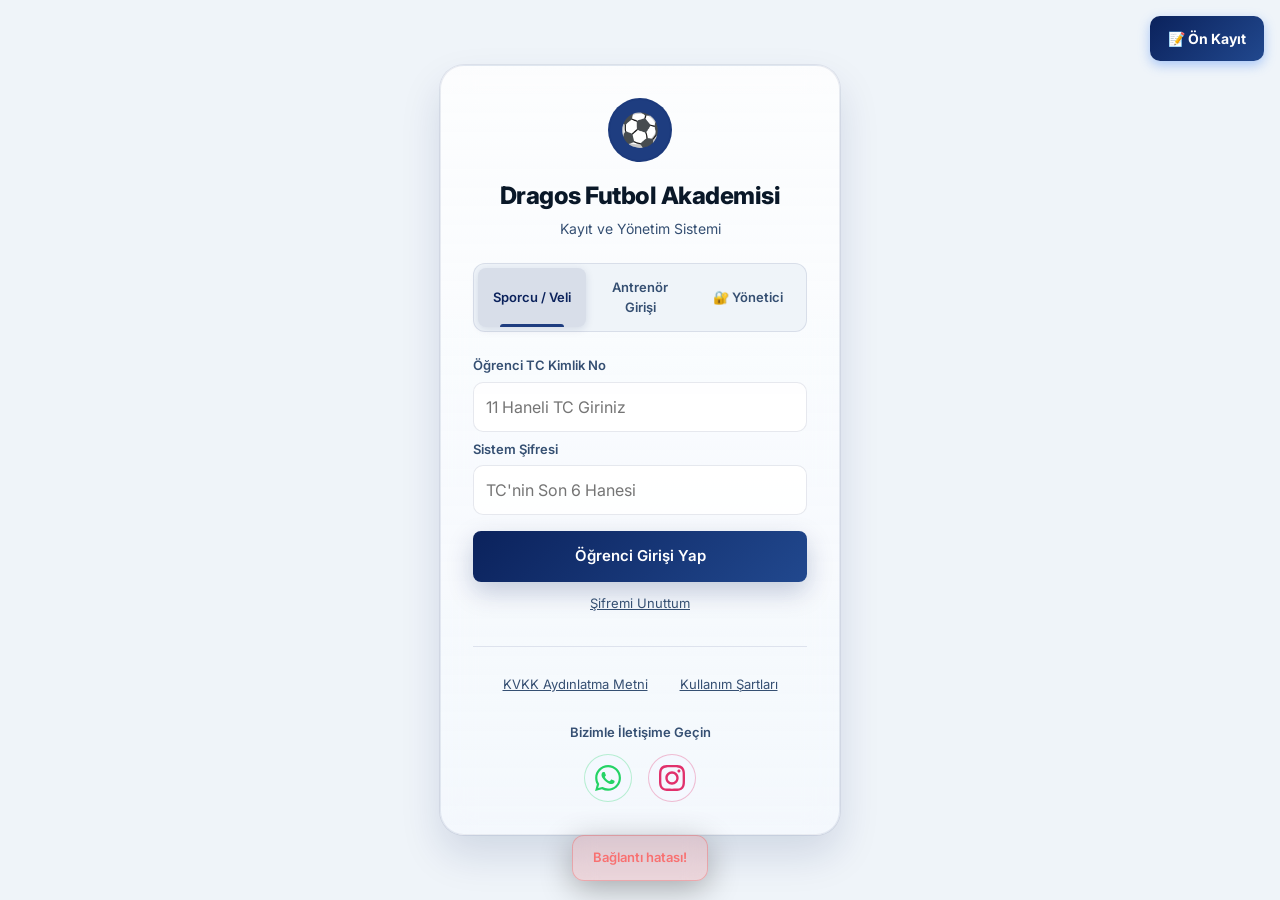
==== commit a7ab6e5c: "feat: tema butonu header'dan sidebar'a taşındı, renksiz ikon - index.html: #theme-btn header'dan kal" ====
--- a/index.html
+++ b/index.html
@@ -103,7 +103,7 @@
     </div>
 </div>
 <div id="sporcu-portal" role="main"><div class="sp-head"><div class="flex fca gap3"><div class="ava" style="width:40px;height:40px" id="sp-avatar" aria-hidden="true"></div><div><div class="tw6" id="sp-name">İsim Soyisim</div><div class="ts tm" id="sp-orgname">Dragos Futbol Akademisi</div></div></div><div class="flex fca gap2"><div class="notif-wrapper"><button id="sp-notif-btn" class="ht-btn" aria-label="Bildirimler" style="font-size:16px;position:relative">&#x1F514;<span id="sp-notif-badge" class="notif-badge dn" aria-live="polite">0</span></button><div id="sp-notif-panel" class="notif-panel dn"></div></div><button id="sp-theme-btn" class="ht-btn" aria-label="Tema değiştir" style="font-size:16px">&#x1F319;</button><button class="btn bs btn-sm" data-i18n="btnLogout">Çıkış Yap</button></div></div><div class="sp-nav" role="tablist" aria-label="Sporcu portalı sekmeleri"><div class="sp-tab on" data-tab="profil" role="tab" aria-selected="true">&#x1F464; Profil</div><div class="sp-tab" data-tab="yoklama" role="tab" aria-selected="false">&#x2705; Yoklama</div><div class="sp-tab" data-tab="odemeler" role="tab" aria-selected="false">&#x1F4B3; Ödemeler</div><div class="sp-tab" data-tab="mesajlar" role="tab" aria-selected="false" style="position:relative">&#x1F4E9; Mesajlar<span id="sp-msg-badge" class="notif-badge dn" style="position:absolute;top:8px;right:-6px" aria-live="polite">0</span></div></div><div id="sp-content" role="tabpanel"></div></div>
-<div id="wrap" class="dn"><div id="overlay" aria-hidden="true" role="presentation"></div><div id="side" role="complementary"><div class="slogo" id="side-logo-area"><div class="slogo-icon" id="side-logo-icon" aria-hidden="true">&#x26BD;</div><img id="side-logo-img" style="display:none;width:38px;height:38px;border-radius:50%;object-fit:cover;border:2px solid var(--border2)" src="" alt="Kurum logosu"/><div style="flex:1;min-width:0"><div style="font-weight:700;font-size:13px;white-space:nowrap;overflow:hidden;text-overflow:ellipsis" id="sn">Dragos Akademisi</div><div style="font-size:11px;color:var(--text3)" id="sn2">Yönetim Paneli</div></div></div><nav class="snav" role="navigation" aria-label="Ana menü"><button class="ni on" id="ni-dashboard"><svg fill="none" stroke="currentColor" viewBox="0 0 24 24"><path stroke-linecap="round" stroke-linejoin="round" stroke-width="2" d="M3 12l2-2m0 0l7-7 7 7M5 10v10a1 1 0 001 1h3m10-11l2 2m-2-2v10a1 1 0 01-1 1h-3m-6 0a1 1 0 001-1v-4a1 1 0 011-1h2a1 1 0 011 1v4a1 1 0 001 1m-6 0h6"/></svg><span>Ana Sayfa</span></button><button class="ni" id="ni-calendar"><svg fill="none" stroke="currentColor" viewBox="0 0 24 24"><path stroke-linecap="round" stroke-linejoin="round" stroke-width="2" d="M8 7V3m8 4V3m-9 8h10M5 21h14a2 2 0 002-2V7a2 2 0 00-2-2H5a2 2 0 00-2 2v12a2 2 0 002 2z"/></svg><span>Takvim</span></button><div class="acc-group" id="accg-academy"><button class="acc-header" aria-expanded="false"><span class="acc-title">Akademi</span><svg class="acc-arrow" fill="none" stroke="currentColor" viewBox="0 0 24 24"><path stroke-linecap="round" stroke-linejoin="round" stroke-width="2" d="M19 9l-7 7-7-7"/></svg></button><div class="acc-body collapsed" id="accb-academy"><button class="ni" id="ni-onkayit"><svg fill="none" stroke="currentColor" viewBox="0 0 24 24"><path stroke-linecap="round" stroke-linejoin="round" stroke-width="2" d="M9 12h6m-6 4h6m2 5H7a2 2 0 01-2-2V5a2 2 0 012-2h5.586a1 1 0 01.707.293l5.414 5.414a1 1 0 01.293.707V19a2 2 0 01-2 2z"/></svg><span>Ön Kayıt</span><span id="onkayit-badge" class="dn" style="background:var(--yellow);color:#000;border-radius:10px;padding:1px 7px;font-size:10px;font-weight:800;margin-left:auto">0</span></button><button class="ni" id="ni-athletes"><svg fill="none" stroke="currentColor" viewBox="0 0 24 24"><path stroke-linecap="round" stroke-linejoin="round" stroke-width="2" d="M17 20h5v-2a3 3 0 00-5.356-1.857M17 20H7m10 0v-2c0-.656-.126-1.283-.356-1.857M7 20H2v-2a3 3 0 015.356-1.857M7 20v-2c0-.656.126-1.283.356-1.857m0 0a5.002 5.002 0 019.288 0M15 7a3 3 0 11-6 0 3 3 0 016 0z"/></svg><span>Sporcular</span></button><button class="ni" id="ni-coaches"><svg fill="none" stroke="currentColor" viewBox="0 0 24 24"><path stroke-linecap="round" stroke-linejoin="round" stroke-width="2" d="M16 7a4 4 0 11-8 0 4 4 0 018 0zM12 14a7 7 0 00-7 7h14a7 7 0 00-7-7z"/></svg><span>Antrenörler</span></button><button class="ni" id="ni-sports"><svg fill="none" stroke="currentColor" viewBox="0 0 24 24"><circle cx="12" cy="12" r="10" stroke-width="2"/></svg><span>Branşlar</span></button><button class="ni" id="ni-classes"><svg fill="none" stroke="currentColor" viewBox="0 0 24 24"><path stroke-linecap="round" stroke-linejoin="round" stroke-width="2" d="M12 6.253v13m0-13C10.832 5.477 9.246 5 7.5 5S4.168 5.477 3 6.253v13C4.168 18.477 5.754 18 7.5 18s3.332.477 4.5 1.253m0-13C13.168 5.477 14.754 5 16.5 5c1.747 0 3.332.477 4.5 1.253v13C19.832 18.477 18.247 18 16.5 18c-1.746 0-3.332.477-4.5 1.253"/></svg><span>Sınıflar</span></button><button class="ni" id="ni-attendance"><svg fill="none" stroke="currentColor" viewBox="0 0 24 24"><path stroke-linecap="round" stroke-linejoin="round" stroke-width="2" d="M9 5H7a2 2 0 00-2 2v12a2 2 0 002 2h10a2 2 0 002-2V7a2 2 0 00-2-2h-2M9 5a2 2 0 002 2h2a2 2 0 002-2M9 5a2 2 0 012-2h2a2 2 0 012 2m-6 9l2 2 4-4"/></svg><span>Devam</span></button></div></div><div class="acc-group" id="accg-finance"><button class="acc-header" aria-expanded="false" id="sec-finance"><span class="acc-title">Muhasebe</span><svg class="acc-arrow" fill="none" stroke="currentColor" viewBox="0 0 24 24"><path stroke-linecap="round" stroke-linejoin="round" stroke-width="2" d="M19 9l-7 7-7-7"/></svg></button><div class="acc-body collapsed" id="accb-finance"><button class="ni" id="ni-payments"><svg fill="none" stroke="currentColor" viewBox="0 0 24 24"><path stroke-linecap="round" stroke-linejoin="round" stroke-width="2" d="M12 8c-1.657 0-3 .895-3 2s1.343 2 3 2 3 .895 3 2-1.343 2-3 2m0-8c1.11 0 2.08.402 2.599 1M12 8V7m0 1v8m0 0v1m0-1c-1.11 0-2.08-.402-2.599-1M21 12a9 9 0 11-18 0 9 9 0 0118 0z"/></svg><span>Ödemeler</span></button><button class="ni" id="ni-accounting"><svg fill="none" stroke="currentColor" viewBox="0 0 24 24"><path stroke-linecap="round" stroke-linejoin="round" stroke-width="2" d="M9 19v-6a2 2 0 00-2-2H5a2 2 0 00-2 2v6a2 2 0 002 2h2a2 2 0 002-2zm0 0V9a2 2 0 012-2h2a2 2 0 012 2v10m-6 0a2 2 0 002 2h2a2 2 0 002-2m0 0V5a2 2 0 012-2h2a2 2 0 012 2v14a2 2 0 01-2 2h-2a2 2 0 01-2-2z"/></svg><span>Finans / Rapor</span></button><button class="ni" id="ni-inventory"><svg fill="none" stroke="currentColor" viewBox="0 0 24 24"><path stroke-linecap="round" stroke-linejoin="round" stroke-width="2" d="M20 7l-8-4-8 4m16 0l-8 4m8-4v10l-8 4m0-10L4 7m8 4v10M4 7v10l8 4"/></svg><span>Envanter</span></button></div></div><button class="ni" id="ni-notifications"><svg fill="none" stroke="currentColor" viewBox="0 0 24 24"><path stroke-linecap="round" stroke-linejoin="round" stroke-width="2" d="M8 10h.01M12 10h.01M16 10h.01M9 16H5a2 2 0 01-2-2V6a2 2 0 012-2h14a2 2 0 012 2v8a2 2 0 01-2 2h-5l-5 5v-5z"/></svg><span>Bildirimler</span></button><button class="ni" id="ni-sms" style="display:none"><svg fill="none" stroke="currentColor" viewBox="0 0 24 24"><path stroke-linecap="round" stroke-linejoin="round" stroke-width="2" d="M8 10h.01M12 10h.01M16 10h.01M9 16H5a2 2 0 01-2-2V6a2 2 0 012-2h14a2 2 0 012 2v8a2 2 0 01-2 2h-5l-5 5v-5z"/></svg><span>SMS/WhatsApp</span></button><button class="ni" id="ni-settings"><svg fill="none" stroke="currentColor" viewBox="0 0 24 24"><path stroke-linecap="round" stroke-linejoin="round" stroke-width="2" d="M10.325 4.317c.426-1.756 2.924-1.756 3.35 0a1.724 1.724 0 002.573 1.066c1.543-.94 3.31.826 2.37 2.37a1.724 1.724 0 001.065 2.572c1.756.426 1.756 2.924 0 3.35a1.724 1.724 0 00-1.066 2.573c.94 1.543-.826 3.31-2.37 2.37a1.724 1.724 0 00-2.572 1.065c-.426 1.756-2.924 1.756-3.35 0a1.724 1.724 0 00-2.573-1.066c-1.543.94-3.31-.826-2.37-2.37a1.724 1.724 0 00-1.065-2.572c-1.756-.426-1.756-2.924 0-3.35a1.724 1.724 0 001.066-2.573c-.94-1.543.826-3.31 2.37-2.37.996.608 2.296.07 2.572-1.065z"/><circle cx="12" cy="12" r="3"/></svg><span>Ayarlar</span></button><div style="margin:8px;padding:12px;background:var(--bg3);border-radius:12px;border:1px solid var(--border)"><div class="flex fca gap2 mb2"><div class="ava" style="width:32px;height:32px;font-size:12px;flex-shrink:0" id="sava">A</div><div style="flex:1;min-width:0"><div class="tw6 tsm trunc" id="suname">Admin</div><div class="ts" style="color:var(--text3)">Yönetici</div></div></div><button class="btn bs btn-sm w100">Çıkış Yap</button></div></nav></div><div id="main-wrap"><header id="head" role="banner"><div class="flex fca gap3"><button class="menu-btn" aria-label="Menüyü aç"><svg fill="none" stroke="currentColor" viewBox="0 0 24 24" aria-hidden="true"><path stroke-linecap="round" stroke-linejoin="round" stroke-width="2" d="M4 6h16M4 12h16M4 18h16"/></svg></button><div class="tw6" id="bar-title">Ana Sayfa</div></div><div class="flex fca gap3"><div class="head-toggles"><div class="notif-wrapper"><button id="notif-btn" class="ht-btn" aria-label="Bildirimler" style="font-size:16px;position:relative">&#x1F514;<span id="notif-badge" class="notif-badge dn" aria-live="polite">0</span></button><div id="notif-panel" class="notif-panel dn"></div></div><button id="theme-btn" class="ht-btn" aria-label="Tema değiştir" style="font-size:16px">&#x1F31E;</button></div><div class="ava" style="width:36px;height:36px;font-size:14px" id="bar-ava" aria-hidden="true">A</div></div></header><main id="main" role="main"></main><nav class="bnav" role="navigation" aria-label="Alt menü"><button class="bni-btn on" id="bn-dashboard"><svg fill="none" stroke="currentColor" viewBox="0 0 24 24"><path stroke-linecap="round" stroke-linejoin="round" stroke-width="2" d="M3 12l2-2m0 0l7-7 7 7M5 10v10a1 1 0 001 1h3m10-11l2 2m-2-2v10a1 1 0 01-1 1h-3m-6 0a1 1 0 001-1v-4a1 1 0 011-1h2a1 1 0 011 1v4a1 1 0 001 1m-6 0h6"/></svg><span data-i18n="menuDash">Ana Sayfa</span></button><button class="bni-btn" id="bn-athletes"><svg fill="none" stroke="currentColor" viewBox="0 0 24 24"><path stroke-linecap="round" stroke-linejoin="round" stroke-width="2" d="M17 20h5v-2a3 3 0 00-5.356-1.857M17 20H7m10 0v-2c0-.656-.126-1.283-.356-1.857M7 20H2v-2a3 3 0 015.356-1.857M7 20v-2c0-.656.126-1.283.356-1.857m0 0a5.002 5.002 0 019.288 0M15 7a3 3 0 11-6 0 3 3 0 016 0z"/></svg><span data-i18n="menuAth">Sporcular</span></button><button class="bni-btn" id="bn-attendance"><svg fill="none" stroke="currentColor" viewBox="0 0 24 24"><path stroke-linecap="round" stroke-linejoin="round" stroke-width="2" d="M9 5H7a2 2 0 00-2 2v12a2 2 0 002 2h10a2 2 0 002-2V7a2 2 0 00-2-2h-2M9 5a2 2 0 002 2h2a2 2 0 002-2M9 5a2 2 0 012-2h2a2 2 0 012 2m-6 9l2 2 4-4"/></svg><span data-i18n="menuAtt">Devam</span></button></nav></div></div>
+<div id="wrap" class="dn"><div id="overlay" aria-hidden="true" role="presentation"></div><div id="side" role="complementary"><div class="slogo" id="side-logo-area"><div class="slogo-icon" id="side-logo-icon" aria-hidden="true">&#x26BD;</div><img id="side-logo-img" style="display:none;width:38px;height:38px;border-radius:50%;object-fit:cover;border:2px solid var(--border2)" src="" alt="Kurum logosu"/><div style="flex:1;min-width:0"><div style="font-weight:700;font-size:13px;white-space:nowrap;overflow:hidden;text-overflow:ellipsis" id="sn">Dragos Akademisi</div><div style="font-size:11px;color:var(--text3)" id="sn2">Yönetim Paneli</div></div></div><nav class="snav" role="navigation" aria-label="Ana menü"><button class="ni on" id="ni-dashboard"><svg fill="none" stroke="currentColor" viewBox="0 0 24 24"><path stroke-linecap="round" stroke-linejoin="round" stroke-width="2" d="M3 12l2-2m0 0l7-7 7 7M5 10v10a1 1 0 001 1h3m10-11l2 2m-2-2v10a1 1 0 01-1 1h-3m-6 0a1 1 0 001-1v-4a1 1 0 011-1h2a1 1 0 011 1v4a1 1 0 001 1m-6 0h6"/></svg><span>Ana Sayfa</span></button><button class="ni" id="ni-calendar"><svg fill="none" stroke="currentColor" viewBox="0 0 24 24"><path stroke-linecap="round" stroke-linejoin="round" stroke-width="2" d="M8 7V3m8 4V3m-9 8h10M5 21h14a2 2 0 002-2V7a2 2 0 00-2-2H5a2 2 0 00-2 2v12a2 2 0 002 2z"/></svg><span>Takvim</span></button><div class="acc-group" id="accg-academy"><button class="acc-header" aria-expanded="false"><span class="acc-title">Akademi</span><svg class="acc-arrow" fill="none" stroke="currentColor" viewBox="0 0 24 24"><path stroke-linecap="round" stroke-linejoin="round" stroke-width="2" d="M19 9l-7 7-7-7"/></svg></button><div class="acc-body collapsed" id="accb-academy"><button class="ni" id="ni-onkayit"><svg fill="none" stroke="currentColor" viewBox="0 0 24 24"><path stroke-linecap="round" stroke-linejoin="round" stroke-width="2" d="M9 12h6m-6 4h6m2 5H7a2 2 0 01-2-2V5a2 2 0 012-2h5.586a1 1 0 01.707.293l5.414 5.414a1 1 0 01.293.707V19a2 2 0 01-2 2z"/></svg><span>Ön Kayıt</span><span id="onkayit-badge" class="dn" style="background:var(--yellow);color:#000;border-radius:10px;padding:1px 7px;font-size:10px;font-weight:800;margin-left:auto">0</span></button><button class="ni" id="ni-athletes"><svg fill="none" stroke="currentColor" viewBox="0 0 24 24"><path stroke-linecap="round" stroke-linejoin="round" stroke-width="2" d="M17 20h5v-2a3 3 0 00-5.356-1.857M17 20H7m10 0v-2c0-.656-.126-1.283-.356-1.857M7 20H2v-2a3 3 0 015.356-1.857M7 20v-2c0-.656.126-1.283.356-1.857m0 0a5.002 5.002 0 019.288 0M15 7a3 3 0 11-6 0 3 3 0 016 0z"/></svg><span>Sporcular</span></button><button class="ni" id="ni-coaches"><svg fill="none" stroke="currentColor" viewBox="0 0 24 24"><path stroke-linecap="round" stroke-linejoin="round" stroke-width="2" d="M16 7a4 4 0 11-8 0 4 4 0 018 0zM12 14a7 7 0 00-7 7h14a7 7 0 00-7-7z"/></svg><span>Antrenörler</span></button><button class="ni" id="ni-sports"><svg fill="none" stroke="currentColor" viewBox="0 0 24 24"><circle cx="12" cy="12" r="10" stroke-width="2"/></svg><span>Branşlar</span></button><button class="ni" id="ni-classes"><svg fill="none" stroke="currentColor" viewBox="0 0 24 24"><path stroke-linecap="round" stroke-linejoin="round" stroke-width="2" d="M12 6.253v13m0-13C10.832 5.477 9.246 5 7.5 5S4.168 5.477 3 6.253v13C4.168 18.477 5.754 18 7.5 18s3.332.477 4.5 1.253m0-13C13.168 5.477 14.754 5 16.5 5c1.747 0 3.332.477 4.5 1.253v13C19.832 18.477 18.247 18 16.5 18c-1.746 0-3.332.477-4.5 1.253"/></svg><span>Sınıflar</span></button><button class="ni" id="ni-attendance"><svg fill="none" stroke="currentColor" viewBox="0 0 24 24"><path stroke-linecap="round" stroke-linejoin="round" stroke-width="2" d="M9 5H7a2 2 0 00-2 2v12a2 2 0 002 2h10a2 2 0 002-2V7a2 2 0 00-2-2h-2M9 5a2 2 0 002 2h2a2 2 0 002-2M9 5a2 2 0 012-2h2a2 2 0 012 2m-6 9l2 2 4-4"/></svg><span>Devam</span></button></div></div><div class="acc-group" id="accg-finance"><button class="acc-header" aria-expanded="false" id="sec-finance"><span class="acc-title">Muhasebe</span><svg class="acc-arrow" fill="none" stroke="currentColor" viewBox="0 0 24 24"><path stroke-linecap="round" stroke-linejoin="round" stroke-width="2" d="M19 9l-7 7-7-7"/></svg></button><div class="acc-body collapsed" id="accb-finance"><button class="ni" id="ni-payments"><svg fill="none" stroke="currentColor" viewBox="0 0 24 24"><path stroke-linecap="round" stroke-linejoin="round" stroke-width="2" d="M12 8c-1.657 0-3 .895-3 2s1.343 2 3 2 3 .895 3 2-1.343 2-3 2m0-8c1.11 0 2.08.402 2.599 1M12 8V7m0 1v8m0 0v1m0-1c-1.11 0-2.08-.402-2.599-1M21 12a9 9 0 11-18 0 9 9 0 0118 0z"/></svg><span>Ödemeler</span></button><button class="ni" id="ni-accounting"><svg fill="none" stroke="currentColor" viewBox="0 0 24 24"><path stroke-linecap="round" stroke-linejoin="round" stroke-width="2" d="M9 19v-6a2 2 0 00-2-2H5a2 2 0 00-2 2v6a2 2 0 002 2h2a2 2 0 002-2zm0 0V9a2 2 0 012-2h2a2 2 0 012 2v10m-6 0a2 2 0 002 2h2a2 2 0 002-2m0 0V5a2 2 0 012-2h2a2 2 0 012 2v14a2 2 0 01-2 2h-2a2 2 0 01-2-2z"/></svg><span>Finans / Rapor</span></button><button class="ni" id="ni-inventory"><svg fill="none" stroke="currentColor" viewBox="0 0 24 24"><path stroke-linecap="round" stroke-linejoin="round" stroke-width="2" d="M20 7l-8-4-8 4m16 0l-8 4m8-4v10l-8 4m0-10L4 7m8 4v10M4 7v10l8 4"/></svg><span>Envanter</span></button></div></div><button class="ni" id="ni-notifications"><svg fill="none" stroke="currentColor" viewBox="0 0 24 24"><path stroke-linecap="round" stroke-linejoin="round" stroke-width="2" d="M8 10h.01M12 10h.01M16 10h.01M9 16H5a2 2 0 01-2-2V6a2 2 0 012-2h14a2 2 0 012 2v8a2 2 0 01-2 2h-5l-5 5v-5z"/></svg><span>Bildirimler</span></button><button class="ni" id="ni-sms" style="display:none"><svg fill="none" stroke="currentColor" viewBox="0 0 24 24"><path stroke-linecap="round" stroke-linejoin="round" stroke-width="2" d="M8 10h.01M12 10h.01M16 10h.01M9 16H5a2 2 0 01-2-2V6a2 2 0 012-2h14a2 2 0 012 2v8a2 2 0 01-2 2h-5l-5 5v-5z"/></svg><span>SMS/WhatsApp</span></button><button class="ni" id="ni-settings"><svg fill="none" stroke="currentColor" viewBox="0 0 24 24"><path stroke-linecap="round" stroke-linejoin="round" stroke-width="2" d="M10.325 4.317c.426-1.756 2.924-1.756 3.35 0a1.724 1.724 0 002.573 1.066c1.543-.94 3.31.826 2.37 2.37a1.724 1.724 0 001.065 2.572c1.756.426 1.756 2.924 0 3.35a1.724 1.724 0 00-1.066 2.573c.94 1.543-.826 3.31-2.37 2.37a1.724 1.724 0 00-2.572 1.065c-.426 1.756-2.924 1.756-3.35 0a1.724 1.724 0 00-2.573-1.066c-1.543.94-3.31-.826-2.37-2.37a1.724 1.724 0 00-1.065-2.572c-1.756-.426-1.756-2.924 0-3.35a1.724 1.724 0 001.066-2.573c-.94-1.543.826-3.31 2.37-2.37.996.608 2.296.07 2.572-1.065z"/><circle cx="12" cy="12" r="3"/></svg><span>Ayarlar</span></button><div style="margin:8px;padding:12px;background:var(--bg3);border-radius:12px;border:1px solid var(--border)"><div class="flex fca gap2 mb2"><div class="ava" style="width:32px;height:32px;font-size:12px;flex-shrink:0" id="sava">A</div><div style="flex:1;min-width:0"><div class="tw6 tsm trunc" id="suname">Admin</div><div class="ts" style="color:var(--text3)">Yönetici</div></div></div><div class="flex gap2"><button id="theme-btn" class="btn bs btn-sm" aria-label="Tema değiştir" style="min-width:44px;font-size:16px;flex-shrink:0">◑</button><button id="side-logout-btn" class="btn bs btn-sm w100">Çıkış Yap</button></div></div></nav></div><div id="main-wrap"><header id="head" role="banner"><div class="flex fca gap3"><button class="menu-btn" aria-label="Menüyü aç"><svg fill="none" stroke="currentColor" viewBox="0 0 24 24" aria-hidden="true"><path stroke-linecap="round" stroke-linejoin="round" stroke-width="2" d="M4 6h16M4 12h16M4 18h16"/></svg></button><div class="tw6" id="bar-title">Ana Sayfa</div></div><div class="flex fca gap3"><div class="head-toggles"><div class="notif-wrapper"><button id="notif-btn" class="ht-btn" aria-label="Bildirimler" style="font-size:16px;position:relative">&#x1F514;<span id="notif-badge" class="notif-badge dn" aria-live="polite">0</span></button><div id="notif-panel" class="notif-panel dn"></div></div></div><div class="ava" style="width:36px;height:36px;font-size:14px" id="bar-ava" aria-hidden="true">A</div></div></header><main id="main" role="main"></main><nav class="bnav" role="navigation" aria-label="Alt menü"><button class="bni-btn on" id="bn-dashboard"><svg fill="none" stroke="currentColor" viewBox="0 0 24 24"><path stroke-linecap="round" stroke-linejoin="round" stroke-width="2" d="M3 12l2-2m0 0l7-7 7 7M5 10v10a1 1 0 001 1h3m10-11l2 2m-2-2v10a1 1 0 01-1 1h-3m-6 0a1 1 0 001-1v-4a1 1 0 011-1h2a1 1 0 011 1v4a1 1 0 001 1m-6 0h6"/></svg><span data-i18n="menuDash">Ana Sayfa</span></button><button class="bni-btn" id="bn-athletes"><svg fill="none" stroke="currentColor" viewBox="0 0 24 24"><path stroke-linecap="round" stroke-linejoin="round" stroke-width="2" d="M17 20h5v-2a3 3 0 00-5.356-1.857M17 20H7m10 0v-2c0-.656-.126-1.283-.356-1.857M7 20H2v-2a3 3 0 015.356-1.857M7 20v-2c0-.656.126-1.283.356-1.857m0 0a5.002 5.002 0 019.288 0M15 7a3 3 0 11-6 0 3 3 0 016 0z"/></svg><span data-i18n="menuAth">Sporcular</span></button><button class="bni-btn" id="bn-attendance"><svg fill="none" stroke="currentColor" viewBox="0 0 24 24"><path stroke-linecap="round" stroke-linejoin="round" stroke-width="2" d="M9 5H7a2 2 0 00-2 2v12a2 2 0 002 2h10a2 2 0 002-2V7a2 2 0 00-2-2h-2M9 5a2 2 0 002 2h2a2 2 0 002-2M9 5a2 2 0 012-2h2a2 2 0 012 2m-6 9l2 2 4-4"/></svg><span data-i18n="menuAtt">Devam</span></button></nav></div></div>
 <script src="script.js"></script>
 <script src="script-fixes.js"></script>
 <script src="ui-improvements.js"></script>
--- a/style.css
+++ b/style.css
@@ -196,11 +196,11 @@
 }
 
 html[data-theme="light"]{
---bg:#faf7e8;
---bg2:rgba(255,255,255,.82);
---bg3:rgba(255,252,230,.68);
---bg4:rgba(248,234,160,.72);
---border:rgba(160,120,0,.12);
+--bg:#eff4f9;
+--bg2:rgba(255,255,255,.88);
+--bg3:rgba(244,248,255,.72);
+--bg4:rgba(220,232,248,.85);
+--border:rgba(11,34,92,.1);
 --border2:rgba(11,34,92,.24);
 --text:#0a1828;
 --text2:#354f72;
@@ -216,11 +216,11 @@
 
 @media(prefers-color-scheme:light){
 html:not([data-theme]){
---bg:#faf7e8;
---bg2:rgba(255,255,255,.82);
---bg3:rgba(255,252,230,.68);
---bg4:rgba(248,234,160,.72);
---border:rgba(160,120,0,.12);
+--bg:#eff4f9;
+--bg2:rgba(255,255,255,.88);
+--bg3:rgba(244,248,255,.72);
+--bg4:rgba(220,232,248,.85);
+--border:rgba(11,34,92,.1);
 --border2:rgba(11,34,92,.24);
 --text:#0a1828;
 --text2:#354f72;
@@ -383,11 +383,11 @@
 html[data-theme="light"] .tab-nav,
 html[data-theme="light"] .att-day,
 html[data-theme="light"] .att-b{
-background:linear-gradient(180deg, rgba(255,253,238,.82), rgba(255,250,220,.65));
-border-color:rgba(200,160,0,.14);
-box-shadow:0 14px 34px rgba(11,26,60,.07), inset 0 1px 0 rgba(255,248,200,.5);
-backdrop-filter:blur(16px) saturate(1.06);
--webkit-backdrop-filter:blur(16px) saturate(1.06);
+background:linear-gradient(180deg, rgba(255,255,255,.82), rgba(246,250,255,.66));
+border-color:rgba(11,34,92,.08);
+box-shadow:0 14px 34px rgba(11,26,60,.07), inset 0 1px 0 rgba(255,255,255,.55);
+backdrop-filter:blur(16px) saturate(1.05);
+-webkit-backdrop-filter:blur(16px) saturate(1.05);
 }
 
 html[data-theme="light"] #side,
@@ -395,7 +395,7 @@
 html[data-theme="light"] #head,
 html[data-theme="light"] .sp-head,
 html[data-theme="light"] .sp-nav{
-background:linear-gradient(180deg, rgba(255,252,228,.88), rgba(255,248,210,.72));
+background:linear-gradient(180deg, rgba(255,255,255,.92), rgba(246,250,255,.78));
 }
 
 html[data-theme="light"] .ni:hover,
@@ -406,13 +406,15 @@
 html[data-theme="light"] .bs:hover,
 html[data-theme="light"] .ht-btn:hover,
 html[data-theme="light"] .menu-btn:hover{
-background:linear-gradient(180deg, rgba(255,255,255,.86), rgba(245,249,255,.68));
+background:rgba(11,34,92,.07);
+border-color:rgba(11,34,92,.14);
 }
 
 html[data-theme="light"] .ltab.on,
 html[data-theme="light"] .tab-btn.active{
-background:linear-gradient(180deg, rgba(255,255,255,.88), rgba(247,250,255,.7));
-box-shadow:0 10px 22px rgba(15,27,51,.05), inset 0 1px 0 rgba(255,255,255,.56);
+background:rgba(11,34,92,.08);
+color:var(--blue);
+box-shadow:0 2px 8px rgba(11,34,92,.1);
 }
 
 html[data-theme="light"] .ni.on,
@@ -469,11 +471,11 @@
 html:not([data-theme]) .tab-nav,
 html:not([data-theme]) .att-day,
 html:not([data-theme]) .att-b{
-background:linear-gradient(180deg, rgba(255,253,238,.82), rgba(255,250,220,.65));
-border-color:rgba(200,160,0,.14);
-box-shadow:0 14px 34px rgba(11,26,60,.07), inset 0 1px 0 rgba(255,248,200,.5);
-backdrop-filter:blur(16px) saturate(1.06);
--webkit-backdrop-filter:blur(16px) saturate(1.06);
+background:linear-gradient(180deg, rgba(255,255,255,.82), rgba(246,250,255,.66));
+border-color:rgba(11,34,92,.08);
+box-shadow:0 14px 34px rgba(11,26,60,.07), inset 0 1px 0 rgba(255,255,255,.55);
+backdrop-filter:blur(16px) saturate(1.05);
+-webkit-backdrop-filter:blur(16px) saturate(1.05);
 }
 
 html:not([data-theme]) #side,
@@ -481,7 +483,7 @@
 html:not([data-theme]) #head,
 html:not([data-theme]) .sp-head,
 html:not([data-theme]) .sp-nav{
-background:linear-gradient(180deg, rgba(255,252,228,.88), rgba(255,248,210,.72));
+background:linear-gradient(180deg, rgba(255,255,255,.92), rgba(246,250,255,.78));
 }
 }
 
@@ -645,8 +647,27 @@
 html[data-theme="light"] .notif-item-info,
 html:not([data-theme]) .notif-item-info{border-left-color:#0b225c}
 
-/* Logo ikonu: lacivert arka plan üzerinde altın top → güzel */
-html[data-theme="light"] .slogo-icon,html:not([data-theme]) .slogo-icon{color:#f5c400!important}
-
-/* Sosyal buton hover'larında sarı gölge */
-html[data-theme="light"] .lbox,html:not([data-theme]) .lbox{box-shadow:0 20px 40px rgba(11,34,92,.12),0 0 0 1px rgba(200,160,0,.1)}
+/* Sidebar nav: açık temada güçlü lacivert metin + görünür ikonlar */
+html[data-theme="light"] .ni,
+html:not([data-theme]) .ni{color:#1a3060;font-weight:500}
+html[data-theme="light"] .ni svg,
+html:not([data-theme]) .ni svg{opacity:1;color:#1e3d80}
+html[data-theme="light"] .ni:hover,
+html:not([data-theme]) .ni:hover{color:#0b225c!important;background:rgba(11,34,92,.07)!important}
+
+/* Tab butonları: aktif durumda lacivert ton, beyaz değil */
+html[data-theme="light"] .ltab:not(.on),
+html:not([data-theme]) .ltab:not(.on){color:#354f72}
+html[data-theme="light"] .ltab.on,
+html:not([data-theme]) .ltab.on{background:rgba(11,34,92,.1)!important;color:#0b225c!important;box-shadow:0 2px 8px rgba(11,34,92,.12)!important}
+
+/* Tab-btn aktif: lacivert ton */
+html[data-theme="light"] .tab-btn.active,
+html:not([data-theme]) .tab-btn.active{background:rgba(11,34,92,.08)!important;color:#0b225c!important;box-shadow:0 2px 8px rgba(11,34,92,.1)!important}
+
+/* Accordion başlık hover: temiz lacivert */
+html[data-theme="light"] .acc-header:hover,
+html:not([data-theme]) .acc-header:hover{background:rgba(11,34,92,.06)!important;color:#0b225c!important}
+
+/* Lbox gölge */
+html[data-theme="light"] .lbox,html:not([data-theme]) .lbox{box-shadow:0 20px 40px rgba(11,34,92,.13),0 0 0 1px rgba(11,34,92,.07)}
